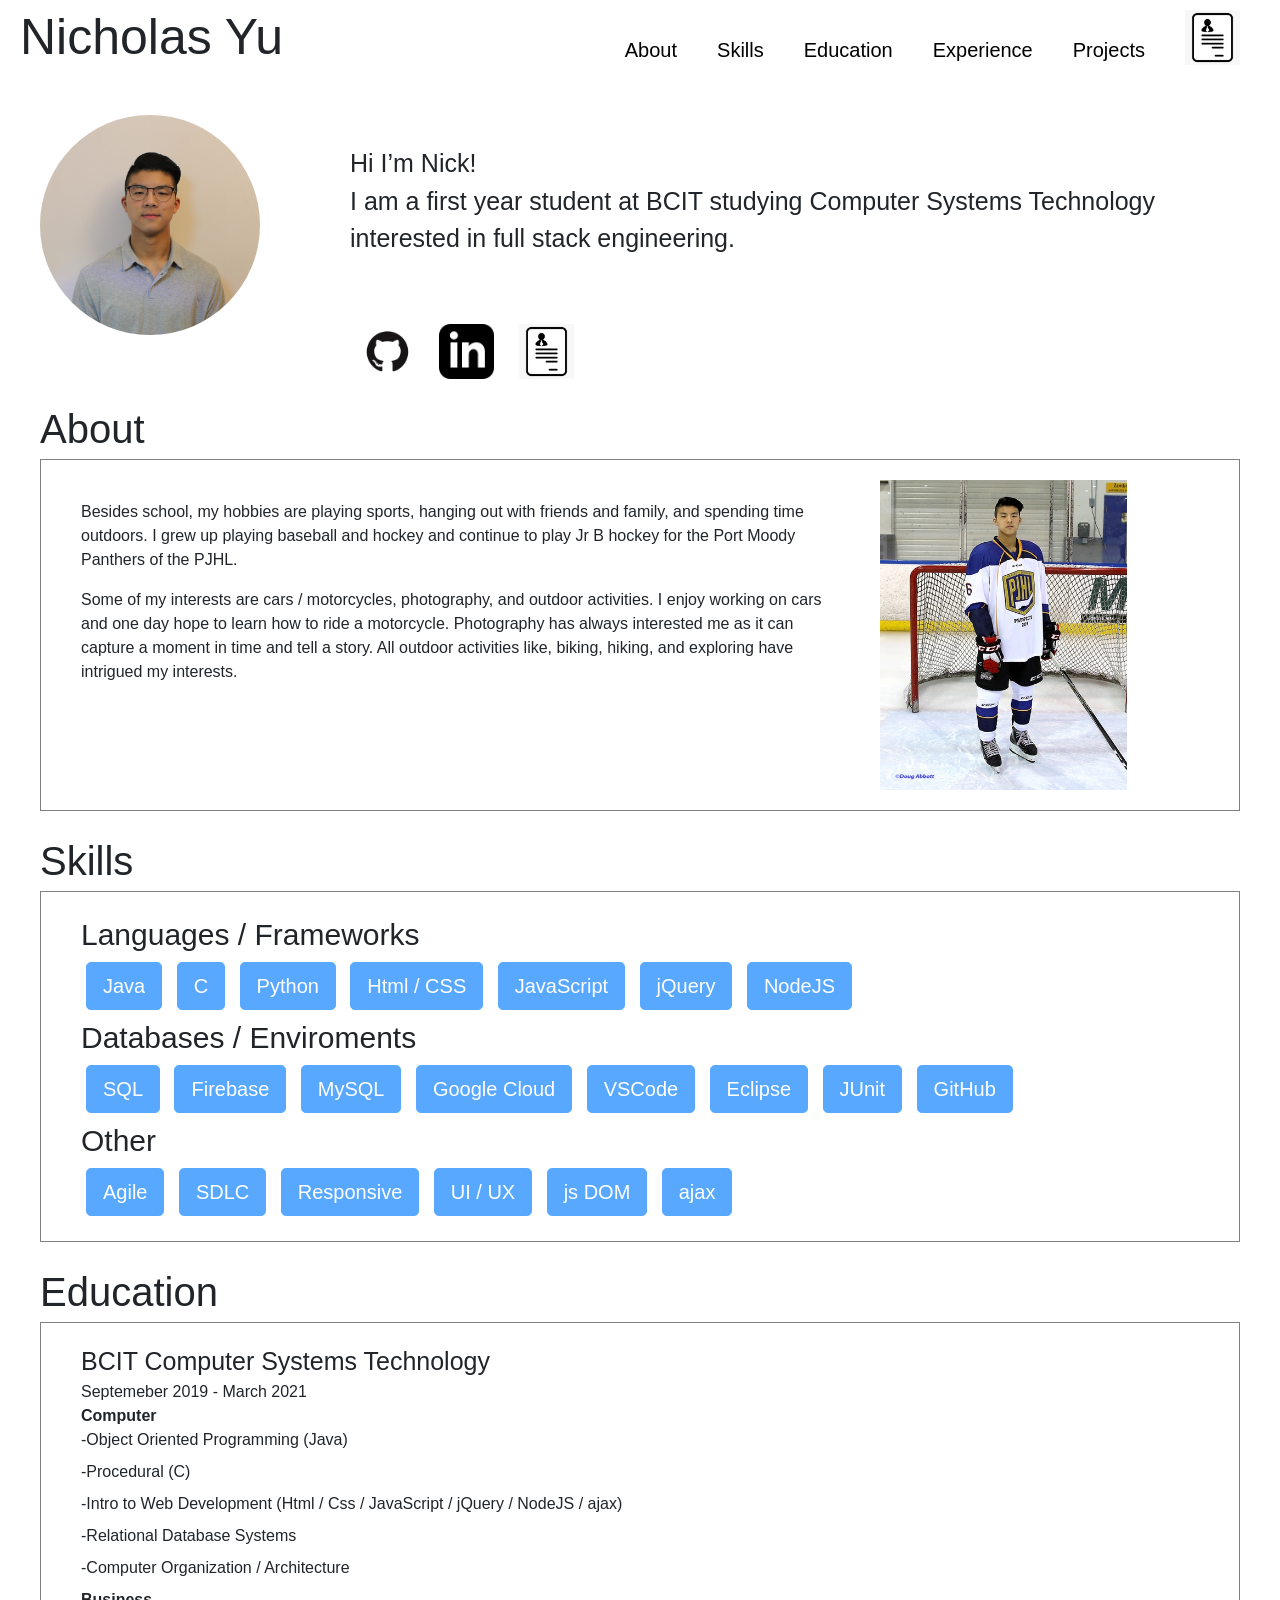
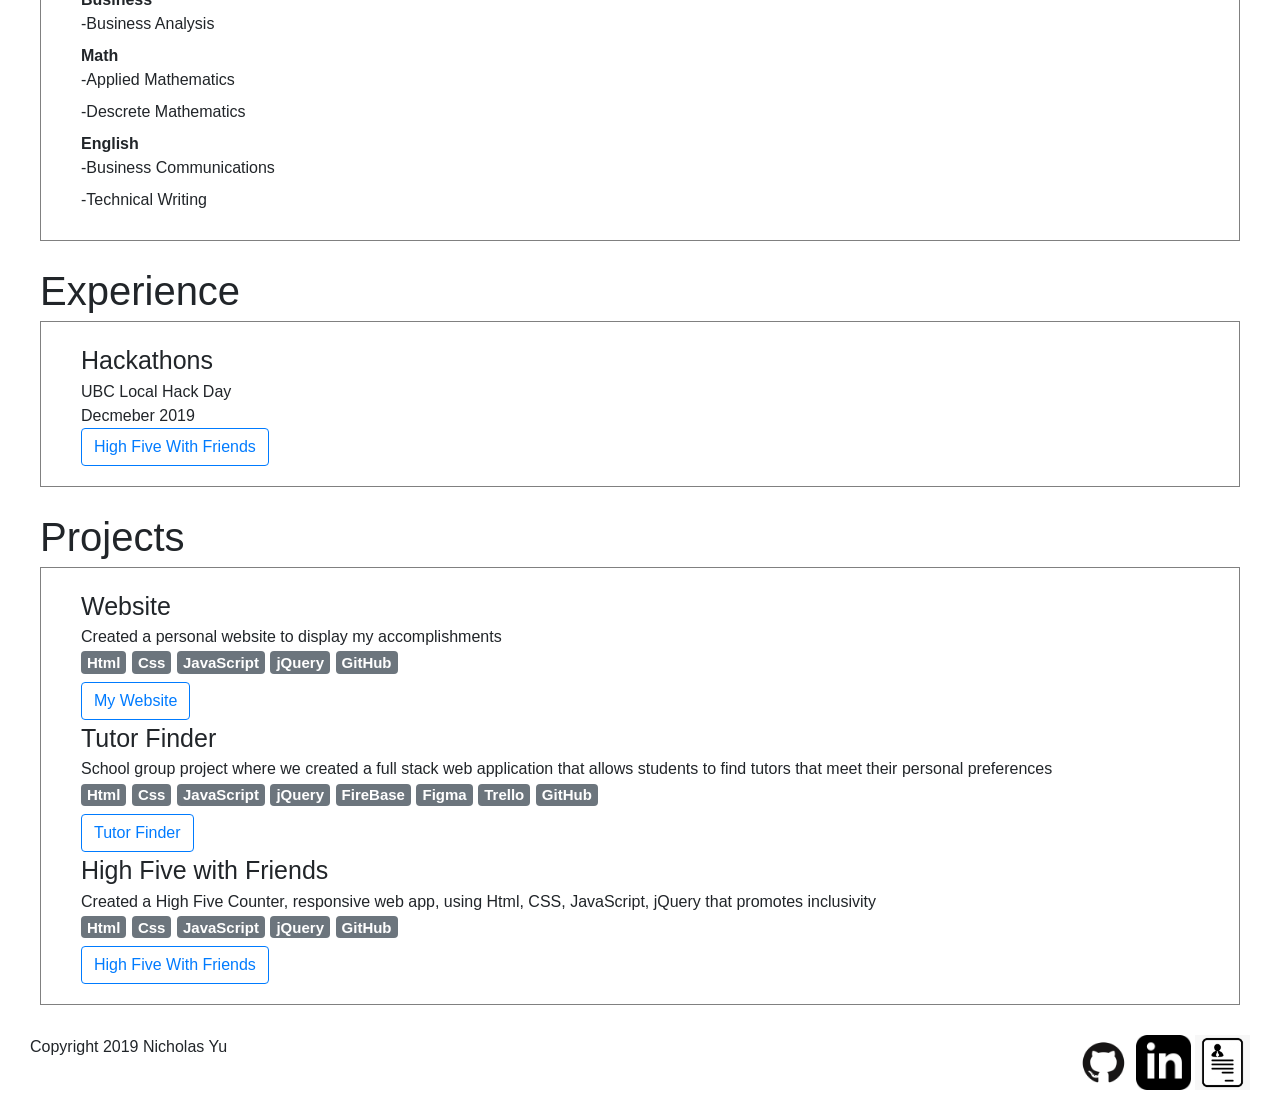
==== index.html @ 8466b232 "add browser icon" ====
<!DOCTYPE html>
<html lang="en">
<head>
    <title>Nicholas Yu | Software Engineer</title>
    <meta charset="utf-8" />
    <script src="https://ajax.googleapis.com/ajax/libs/jquery/3.4.1/jquery.min.js"></script>
    <link rel="stylesheet" type="text/css" href="./css/css_portfolio2.css" />
    <script src="./js/js_portfolio2.js"></script>
    <link rel="stylesheet" href="https://maxcdn.bootstrapcdn.com/bootstrap/4.3.1/css/bootstrap.min.css" />
    <meta name="viewport" content="width=device-width, initial-scale=1.0">
    <link rel="icon" href="./images/nic_headshot_edit.jpg">

</head>
<body>
    <div id="nav">
        <div id="name">Nicholas Yu</div>
        <div id="nav_items_container">
            <a class="nav-items" href="#about">About</a>
            <a class="nav-items" href="#skills">Skills</a>
            <a class="nav-items" href="#education">Education</a>
            <a class="nav-items" href="#experience">Experience</a>
            <a class="nav-items" href="#projects">Projects</a>
            <a class="nav-items" id="resume" href="https://drive.google.com/file/d/1Wf89_HSyP-_wGnAZj0bGabwF2Ldv7Jjt/view?usp=sharing"><img src="./images/resume.png" alt="resume"></a>
        </div>
    </div>

    <div id="landing">
        <div id="headshot_container">
            <img src="./images/nic_headshot_edit.jpg" alt="nick_headshot">
        </div>
        <div id="landing-rightside">
            <div id="landing-bio">Hi I’m Nick!
                <p>I am a first year student at BCIT studying Computer Systems Technology interested in full stack engineering.
                </p></div>
            <div id="landing-btns-container">
                <a href="https://github.com/nicholasyu01"><img src="./images/git_icon.png" alt="git_icon"></a>
                <a href="https://www.linkedin.com/in/nicholas-y/"><img src="./images/in_icon.png" alt="in_icon"></a>
                <a href="https://drive.google.com/file/d/1Wf89_HSyP-_wGnAZj0bGabwF2Ldv7Jjt/view?usp=sharing"><img src="./images/resume.png" alt="resume"></a>
            </div>

        </div>
    </div>

    <div id="about">
        <div class="title">About</div>
        <div id="about-container">
            <div id="about-bio">
                <p>
                    Besides school, my hobbies are playing sports, hanging out with friends and family, and spending time outdoors. 
                    I grew up playing baseball and hockey and continue to play Jr B hockey for the Port Moody Panthers of the PJHL.

                </p>
                <p>
                    Some of my interests are cars / motorcycles, photography, and outdoor activities. 
                    I enjoy working on cars and one day hope to learn how to ride a motorcycle.
                    Photography has always interested me as it can capture a moment in time and tell a story.
                    All outdoor activities like, biking, hiking, and exploring have intrigued my interests.  
                </p>
                <!-- <button type="button" class="btn btn-outline-primary" href="goals.html">Goals</button> -->
            </div>
            <div id="hockey_img">
                <img src="./images/nic_hockey.JPG" alt="nic_hockey">
            </div>
        </div>
    </div>

    <div id="skills">
        <div class="title">Skills</div>
        <div id="skills-container">
            <div class="skills-title">Languages / Frameworks</div>
            <button type="button" class="btn btn-lg btn-primary" disabled>Java</button>
            <button type="button" class="btn btn-lg btn-primary" disabled>C</button>
            <button type="button" class="btn btn-lg btn-primary" disabled>Python</button>
            <button type="button" class="btn btn-lg btn-primary" disabled>Html / CSS</button>
            <button type="button" class="btn btn-lg btn-primary" disabled>JavaScript</button>
            <button type="button" class="btn btn-lg btn-primary" disabled>jQuery</button>
            <button type="button" class="btn btn-lg btn-primary" disabled>NodeJS</button>

            <div class="skills-title">Databases / Enviroments</div>
            <button type="button" class="btn btn-lg btn-primary" disabled>SQL</button>
            <button type="button" class="btn btn-lg btn-primary" disabled>Firebase</button>
            <button type="button" class="btn btn-lg btn-primary" disabled>MySQL</button>
            <button type="button" class="btn btn-lg btn-primary" disabled>Google Cloud</button>
            <button type="button" class="btn btn-lg btn-primary" disabled>VSCode</button>
            <button type="button" class="btn btn-lg btn-primary" disabled>Eclipse</button>
            <button type="button" class="btn btn-lg btn-primary" disabled>JUnit</button>
            <button type="button" class="btn btn-lg btn-primary" disabled>GitHub</button>

            <div class="skills-title">Other</div>
            <button type="button" class="btn btn-lg btn-primary" disabled>Agile</button>
            <button type="button" class="btn btn-lg btn-primary" disabled>SDLC</button>
            <button type="button" class="btn btn-lg btn-primary" disabled>Responsive</button>
            <button type="button" class="btn btn-lg btn-primary" disabled>UI / UX</button>
            <button type="button" class="btn btn-lg btn-primary" disabled>js DOM</button>
            <button type="button" class="btn btn-lg btn-primary" disabled>ajax</button>
        </div>
    </div>

    <div id="education">
        <div class="title">Education</div>
        <div id="education-container">
            <div class="education-name">BCIT Computer Systems Technology </div>
            <div class="education-date">Septemeber 2019 - March 2021</div>
            <div class="education-classes">
                <dt>Computer</dt>
                <dd>-Object Oriented Programming (Java)</dd>
                <dd>-Procedural (C)</dd>
                <dd>-Intro to Web Development (Html / Css / JavaScript / jQuery / NodeJS / ajax)</dd>
                <dd>-Relational Database Systems</dd>
                <dd>-Computer Organization / Architecture</dd>
                <dt>Business</dt>
                <dd>-Business Analysis</dd>
                <dt>Math</dt>
                <dd>-Applied Mathematics</dd>
                <dd>-Descrete Mathematics</dd>
                <dt>English</dt>
                <dd>-Business Communications</dd>
                <dd>-Technical Writing</dd>
            </div>
        </div>
    </div>

    <div id="experience">
        <div class="title">Experience</div>
        <div id="experience-container">
            <!-- <div class="experience-title">Internships</div> -->
            <!-- <div class="experience-name">TBD</div> -->
            <div class="experience-date"></div>
            <div class="experience-bio"></div>
            <div class="experience-title">Hackathons</div>
            <div class="experience-name">UBC Local Hack Day</div>
            <div class="experience-date">Decmeber 2019</div>
            <button type="button" class="btn btn-outline-primary" href="https://nicholasyu01.github.io/HighFIveCounter/">High Five With Friends</button>
        </div>
    </div>

    <div id="projects">
        <div class="title">Projects</div>
        <div id="projects-container">
            <div class="projects-name">Website</div>
            <div class="projects-bio">Created a personal website to display my accomplishments</div>
            <div class="projects-tools">
            <h5>  
                <span class="badge badge-secondary">Html</span>
                <span class="badge badge-secondary">Css</span>
                <span class="badge badge-secondary">JavaScript</span>
                <span class="badge badge-secondary">jQuery</span>
                <span class="badge badge-secondary">GitHub</span>
            </h5>
            </div>
            <button type="button" class="btn btn-outline-primary" href="https://nicholasyu01.github.io/portfolio2/">My Website</button>

            <div class="projects-name">Tutor Finder</div>
            <div class="projects-bio">School group project where we created a full stack web application that allows students to find tutors that meet their personal preferences</div>
            <div class="projects-tools">
                <h5>  
                    <span class="badge badge-secondary">Html</span>
                    <span class="badge badge-secondary">Css</span>
                    <span class="badge badge-secondary">JavaScript</span>
                    <span class="badge badge-secondary">jQuery</span>
                    <span class="badge badge-secondary">FireBase</span>
                    <span class="badge badge-secondary">Figma</span>
                    <span class="badge badge-secondary">Trello</span>
                    <span class="badge badge-secondary">GitHub</span>

                </h5>
            </div>
            <button type="button" class="btn btn-outline-primary" href="https://project-8839510588664178667.firebaseapp.com/">Tutor Finder</button>

            <div class="projects-name">High Five with Friends</div>
            <div class="projects-bio">Created a High Five Counter, responsive web app, using Html, CSS, JavaScript, jQuery that promotes inclusivity</div>
            <div class="projects-tools">
                <h5>  
                    <span class="badge badge-secondary">Html</span>
                    <span class="badge badge-secondary">Css</span>
                    <span class="badge badge-secondary">JavaScript</span>
                    <span class="badge badge-secondary">jQuery</span>
                    <span class="badge badge-secondary">GitHub</span>

                </h5>
            </div>
            <button type="button" class="btn btn-outline-primary" href="https://nicholasyu01.github.io/HighFIveCounter/">High Five With Friends</button>

        </div>
    </div>

    <div id="footer-container">
        <div id="copyright-container">Copyright 2019 Nicholas Yu</div>
        <div id="footer-btns-container">
            <a href="https://github.com/nicholasyu01"><img src="./images/git_icon.png" alt="git_icon"></a>
            <a href="https://www.linkedin.com/in/nicholas-y/"><img src="./images/in_icon.png" alt="in_icon"></a>
            <a href="https://drive.google.com/file/d/1Wf89_HSyP-_wGnAZj0bGabwF2Ldv7Jjt/view?usp=sharing"><img src="./images/resume.png" alt="resume"></a>
        </div>
    </div>
</body>
</html>
---- css/css_portfolio2.css ----
.title{
    /* background-color: lawngreen; */
    padding-left: 40px;
    padding-top: 20px;
    font-size: 40px;

}


/**************************************/
#nav{
    /* background-color: red; */
    width: 100%;
    display: flex;
    align-items: flex-end;

}
#name{
    /* background-color: rosybrown; */
    width:100%;
    font-size: 50px;
    padding-left: 20px;
    
}
#nav_items_container{
    width: 50%;
    display: flex;
    justify-content: flex-end;
    font-size: 20px;
    align-items: flex-end;
    
    
}
.nav-items{
    /* background-color: purple; */
    padding-right: 40px;
    padding-bottom:10px;
    text-decoration: none;
    color: black;

}
.nav-items img{
    height: 55px;
    width: 55px;
    object-fit: cover;
}

/********************************************/
#landing{
    /* background-color: yellow; */
    width: 100%;
    height: 10%;
    display:flex;
    
}

#headshot_container img{
    border-radius: 50%;
    object-fit: cover;
    height: 300px;
    width: 300px;
    padding: 40px;
    
}

#landing-rightside{
    margin-top: 20px;
}
#landing-bio{
    /* background-color: rosybrown; */
    font-size: 25px;
    padding: 50px;
    
}
#landing-btns-container{
    /* background-color: skyblue; */
    padding-left: 20px;
    margin-left: 20px;
}
#landing-btns-container a img{
    height: 55px;
    width: 55px;
    object-fit: cover;
    margin-left: 20px;
}


/********************************************/
#about{
    /* background-color: orange; */
    width: 100%;
}
#about-container{
    /* background-color: lightgrey; */
    border:1px solid grey;
    display: flex;
    margin-left: 40px;
    margin-right: 40px;
    height: fit-content;
    
}
#about-bio{
    /* background-color: lightpink; */
    width: 70%;
    padding: 40px;
    height: 100%;
}

#hockey_img img{
    height: 350px;
    padding-top:20px;
    padding-bottom:20px;
    padding-right: 20px;
    /* padding-right:20px; */
}

/********************************************/
#skills{
    /* background-color: green; */
    width: 100%;
    height: 10%;
    
}

#skills-container{
    /* background-color: lightgray; */
    border:1px solid grey;
    margin-left:40px;
    margin-right: 40px;
    padding-left:40px;
    padding-right:40px;
    padding-top:20px;
    padding-bottom:20px;
    
    
}

.skills-title{
    /* background-color: red; */
    /* padding:20px; */
    font-size: 30px;
}

.skills-title ~ button{
    margin:5px;
}


/********************************************/
#education{
    /* background-color: lightblue; */
    width: 100%;
    height: 10%;
    
}
#education-container{
    /* background-color: lightgray; */
    border:1px solid grey;
    margin-left: 40px;
    margin-right: 40px;
    padding-left: 40px;
    padding-right:40px;
    padding-top:20px;
    padding-bottom:20px;
}
.education-name{
    font-size:25px;

}

/********************************************/
#experience{
    /* background-color: blue; */
    width: 100%;
    height: 10%;
    
}
#experience-container{
    /* background-color: lightgray; */
    border:1px solid grey;
    margin-left: 40px;
    margin-right: 40px;
    padding-left: 40px;
    padding-right:40px;
    padding-top:20px;
    padding-bottom:20px;
}
.experience-title{
    font-size:25px;
    
}

/********************************************/
#projects{
    /* background-color: pink; */
    width: 100%;
    height: 10%;
    
}
#projects-container{
    /* background-color: lightgray; */
    border:1px solid grey;
    margin-left: 40px;
    margin-right: 40px;
    padding-left: 40px;
    padding-right:40px;
    padding-top:20px;
    padding-bottom:20px;
}
.projects-name{
    font-size:25px;
}

/*****************************/

#footer-container{
    display:flex;
    justify-content: space-between;
}
#copyright-container{
    padding: 30px;
}
#footer-btns-container{
    padding:30px;
}
#footer-btns-container img{
    height: 55px;
    width: 55px;
    object-fit: cover;
}
/****************************************/
/****************************************/
/****************************************/
/****************************************/
/****************************************/
/****************************************/
/****************************************/
/****************************************/
/****************************************/
/****************************************/
/****************************************/
/****************************************/
/****************************************/
/****************************************/


@media screen and (max-width: 1000px) {
#nav{
    /* background-color: red; */
    display: flex;
    flex-direction: column;

}
#name{
    /* background-color: rosybrown; */
    width:100%;
    font-size: 50px;
    padding-left: 0px;
    text-align: center;
    
}
#nav_items_container{
    /* background-color: coral; */
    text-align: center; 
    font-size: 100%;
    align-items: flex-end;
    width: 100%;
    justify-content: center;
    
}
.nav-items{
    /* background-color: purple; */
    padding-right: 0px;
    padding-bottom:0px;
    
    text-decoration: none;
    color: black;

    margin:10px;

    font-size: 100%;


}
.nav-items img{
    display: none;
}


}


/****************************************/
/****************************************/
/****************************************/
/****************************************/
/****************************************/
/****************************************/
/****************************************/
/****************************************/
/****************************************/
/****************************************/
/****************************************/
/****************************************/
/****************************************/
/****************************************/


@media screen and (max-width: 669px) {
    .title{
        /* background-color: lawngreen; */
        padding-left: 20px;
        padding-top: 20px;
        font-size: 40px;
    
    }
    #nav{
        /* background-color: red; */
        display: flex;
        flex-direction: column;
    
    }
    #name{
        /* background-color: rosybrown; */
        width:100%;
        font-size: 50px;
        padding-left: 0px;
        text-align: center;
        
    }
    #nav_items_container{
        /* background-color: coral; */
        text-align: center; 
        font-size: 100%;
        width: 100%;
        justify-content: space-around;
        
    }
    .nav-items{
        /* background-color: purple; */
        padding-right: 0px;
        padding-bottom: 0px;
        
        text-decoration: none;
        color: black;
    
        margin: 0px;
    
        font-size: 100%;
    
    
    }
    .nav-items img{
        display: none;
    }
    
    /********************************************/
#landing{
    /* background-color: yellow; */
    width: 100%;
    display:flex;
    flex-direction: column;
    text-align: center;    
}

#headshot_container img{
    border-radius: 50%;
    object-fit: cover;
    height: 300px;
    width: 300px;
    padding: 20px;
    
}

#landing-rightside{
    text-align: start;
}
#landing-bio{
    /* background-color: rosybrown; */
    font-size: 25px;
    padding: 30px;
    padding-top: 0px;
    
}
#landing-btns-container{
    text-align: center;
    /* background-color: skyblue; */
    padding-left: 0px;
    margin-left: 0px;
}
#landing-btns-container a img{
    height: 55px;
    width: 55px;
    object-fit: cover;
    margin-left: 20px;
}


/********************************************/
#about{
    /* background-color: orange; */
    width: 100%;
}
#about-container{
    /* background-color: lightgrey; */
    border:1px solid grey;
    display: flex;
    margin-left: 20px;
    margin-right: 20px;
    flex-direction: column-reverse;
    text-align: center;
    
}
#about-bio{
    /* background-color: lightpink; */
    width: 100%;
    padding: 20px;
    height: 100%;
    text-align: start;
}

#hockey_img img{
    height: 350px;
    padding-top:20px;
    padding-bottom:20px;
    padding-right: 20px;
    /* padding-right:20px; */
}

/********************************************/
#skills{
    /* background-color: green; */
    width: 100%;
    height: 10%;
    
}

#skills-container{
    /* background-color: lightgray; */
    border:1px solid grey;
    margin-left:20px;
    margin-right: 20px;
    padding:20px;
    
    
}

.skills-title{
    /* background-color: red; */
    /* padding:20px; */
    font-size: 30px;
}

.skills-title ~ button{
    margin:5px;
}


/********************************************/
#education{
    /* background-color: lightblue; */
    width: 100%;
    height: 10%;
    
}
#education-container{
    /* background-color: lightgray; */
    border:1px solid grey;
    margin-left: 20px;
    margin-right: 20px;
    padding: 20px;
}
.education-name{
    font-size:25px;

}

/********************************************/
#experience{
    /* background-color: blue; */
    width: 100%;
    height: 10%;
    
}
#experience-container{
    /* background-color: lightgray; */
    border:1px solid grey;
    margin-left: 20px;
    margin-right: 20px;
    padding: 20px;
}
.experience-title{
    font-size:25px;
    
}

/********************************************/
#projects{
    /* background-color: pink; */
    width: 100%;
    height: 10%;
    
}
#projects-container{
    /* background-color: lightgray; */
    border:1px solid grey;
    margin-left: 20px;
    margin-right: 20px;
    padding: 20px;
}
.projects-name{
    font-size:25px;
}

/*****************************/

#footer-container{
    display:flex;
    text-align: center;
    flex-direction: column-reverse;

}
#copyright-container{
    padding: 20px;
}
#footer-btns-container{
    padding:20px;
}
#footer-btns-container img{
    height: 40px;
    width: 40px;
    object-fit: cover;
}

}
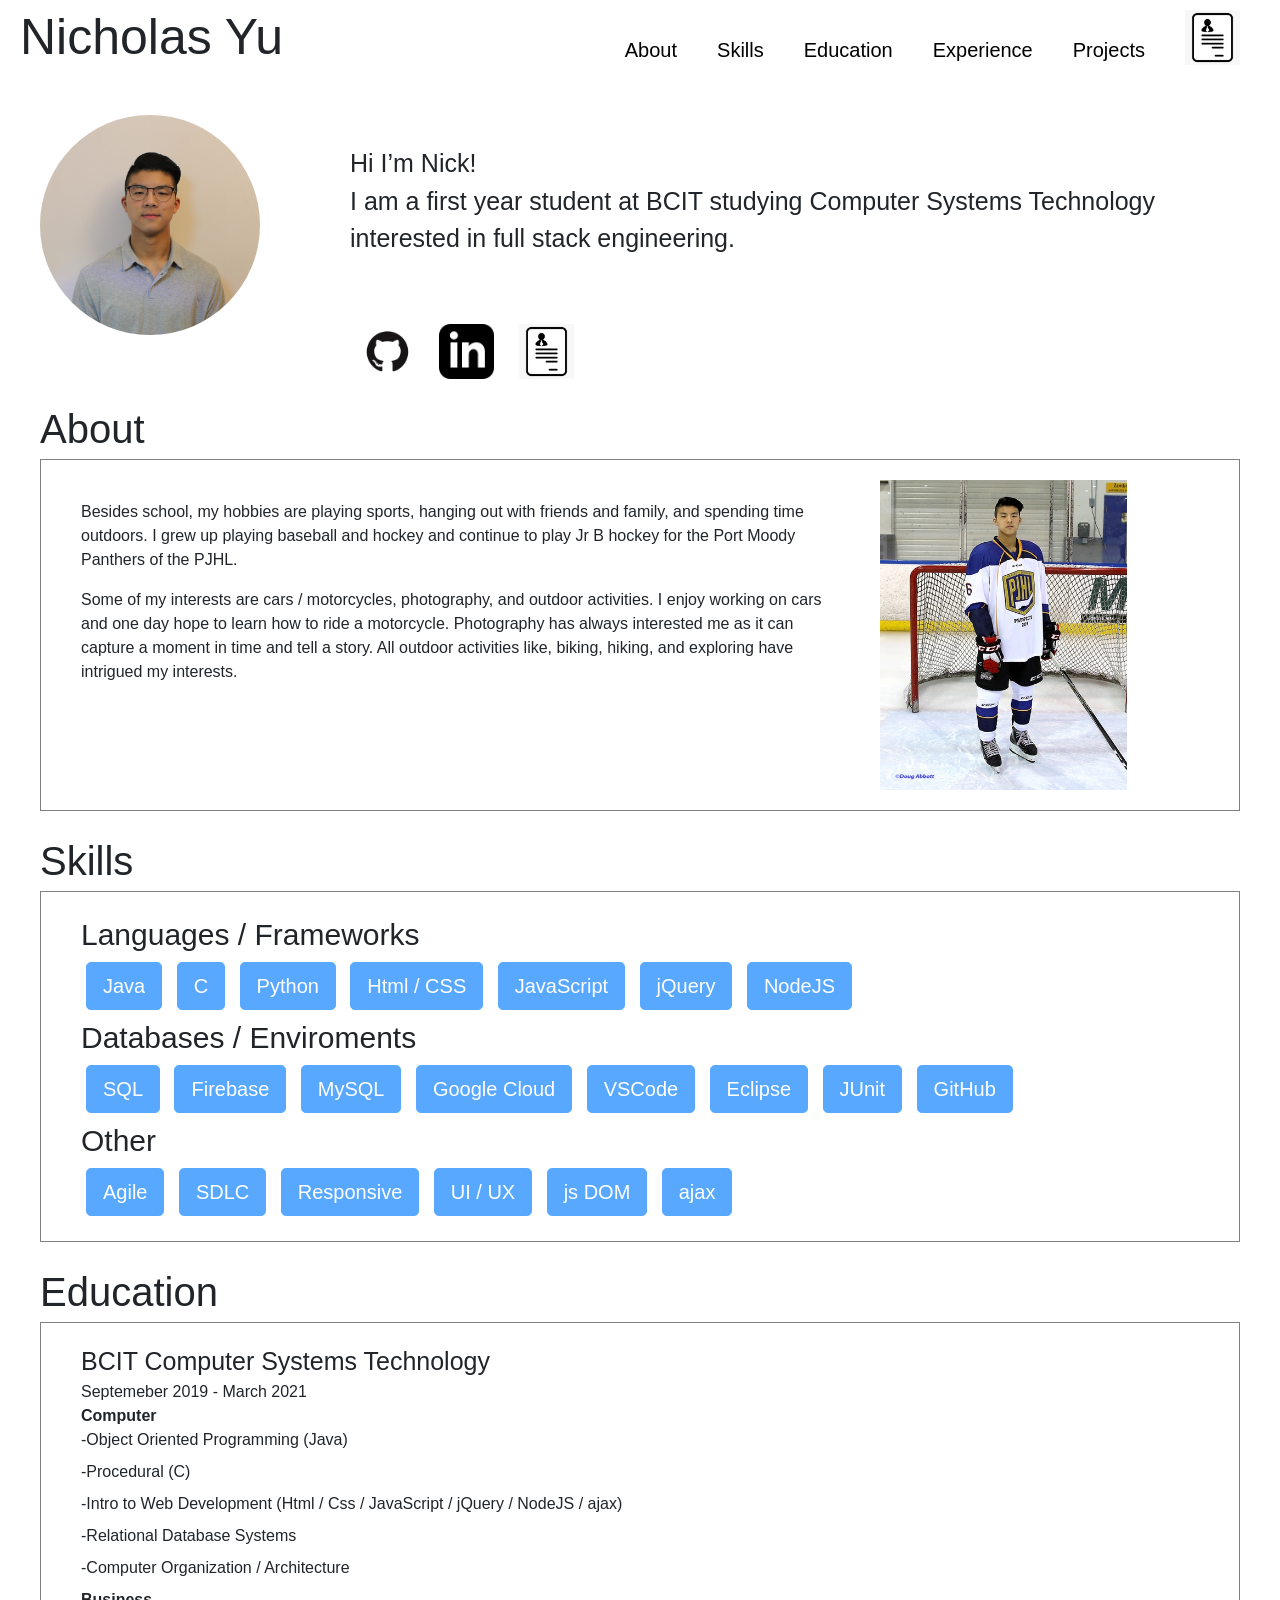
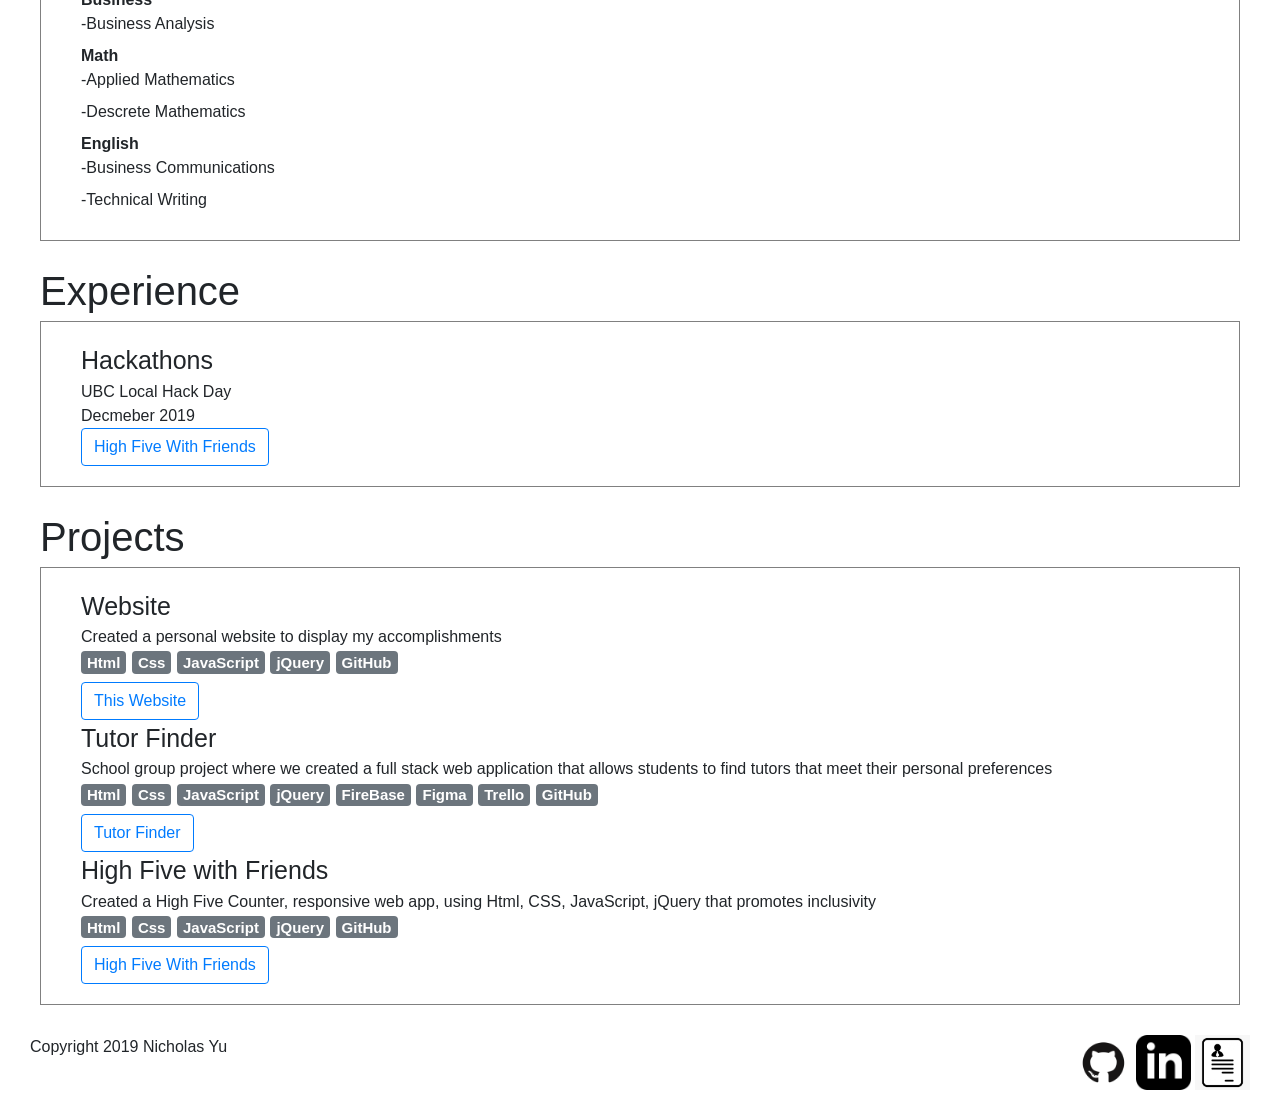
==== commit 47e5a061: "fixed" ====
--- a/index.html
+++ b/index.html
@@ -130,7 +130,7 @@
             <div class="experience-title">Hackathons</div>
             <div class="experience-name">UBC Local Hack Day</div>
             <div class="experience-date">Decmeber 2019</div>
-            <button type="button" class="btn btn-outline-primary" href="https://nicholasyu01.github.io/HighFIveCounter/">High Five With Friends</button>
+            <a href="https://nicholasyu01.github.io/HighFIveCounter/"><button type="button" class="btn btn-outline-primary">High Five With Friends</button></a>
         </div>
     </div>
 
@@ -148,7 +148,7 @@
                 <span class="badge badge-secondary">GitHub</span>
             </h5>
             </div>
-            <button type="button" class="btn btn-outline-primary" href="https://nicholasyu01.github.io/portfolio2/">My Website</button>
+            <a href="https://nicholasyu01.github.io/portfolio2/"><button type="button" class="btn btn-outline-primary">This Website</button></a>
 
             <div class="projects-name">Tutor Finder</div>
             <div class="projects-bio">School group project where we created a full stack web application that allows students to find tutors that meet their personal preferences</div>
@@ -165,7 +165,7 @@
 
                 </h5>
             </div>
-            <button type="button" class="btn btn-outline-primary" href="https://project-8839510588664178667.firebaseapp.com/">Tutor Finder</button>
+            <a href="https://project-8839510588664178667.firebaseapp.com/"><button type="button" class="btn btn-outline-primary">Tutor Finder</button></a>
 
             <div class="projects-name">High Five with Friends</div>
             <div class="projects-bio">Created a High Five Counter, responsive web app, using Html, CSS, JavaScript, jQuery that promotes inclusivity</div>
@@ -179,7 +179,7 @@
 
                 </h5>
             </div>
-            <button type="button" class="btn btn-outline-primary" href="https://nicholasyu01.github.io/HighFIveCounter/">High Five With Friends</button>
+            <a href="https://nicholasyu01.github.io/HighFIveCounter/"><button type="button" class="btn btn-outline-primary">High Five With Friends</button></a>
 
         </div>
     </div>
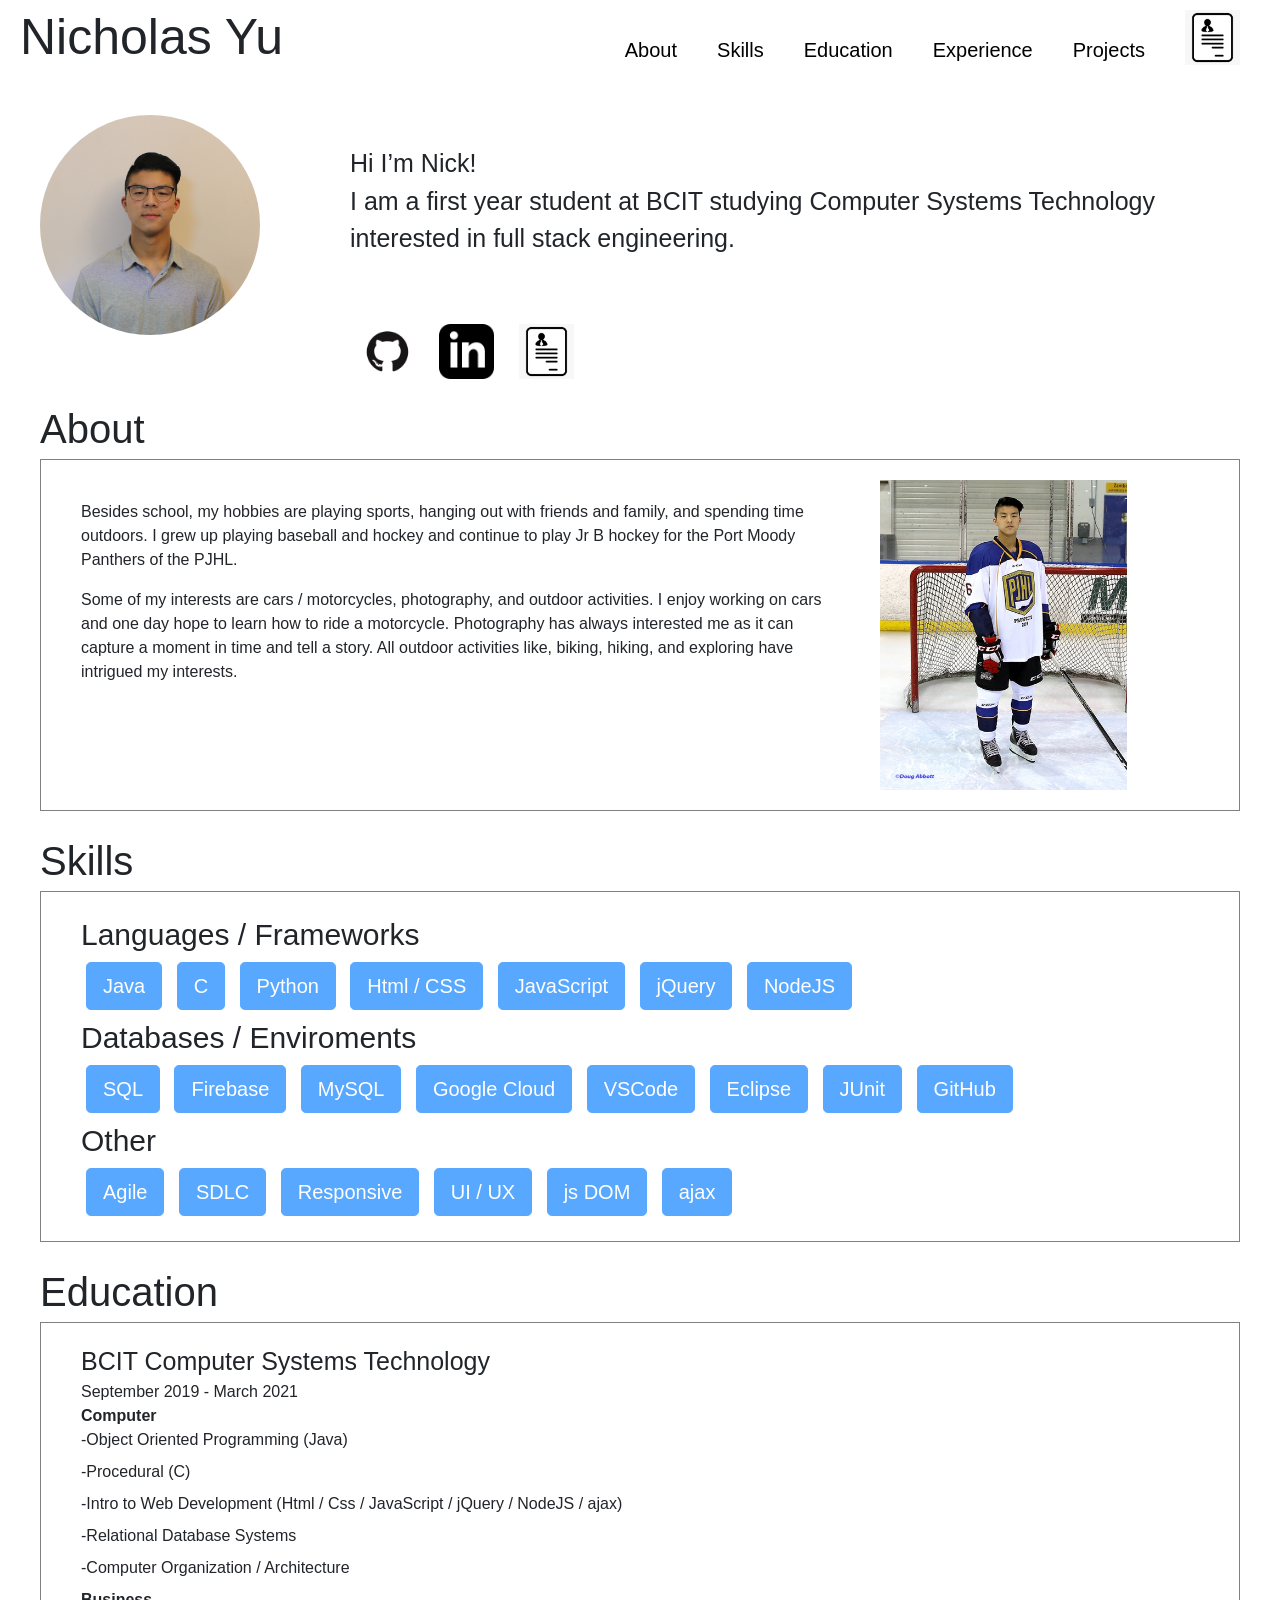
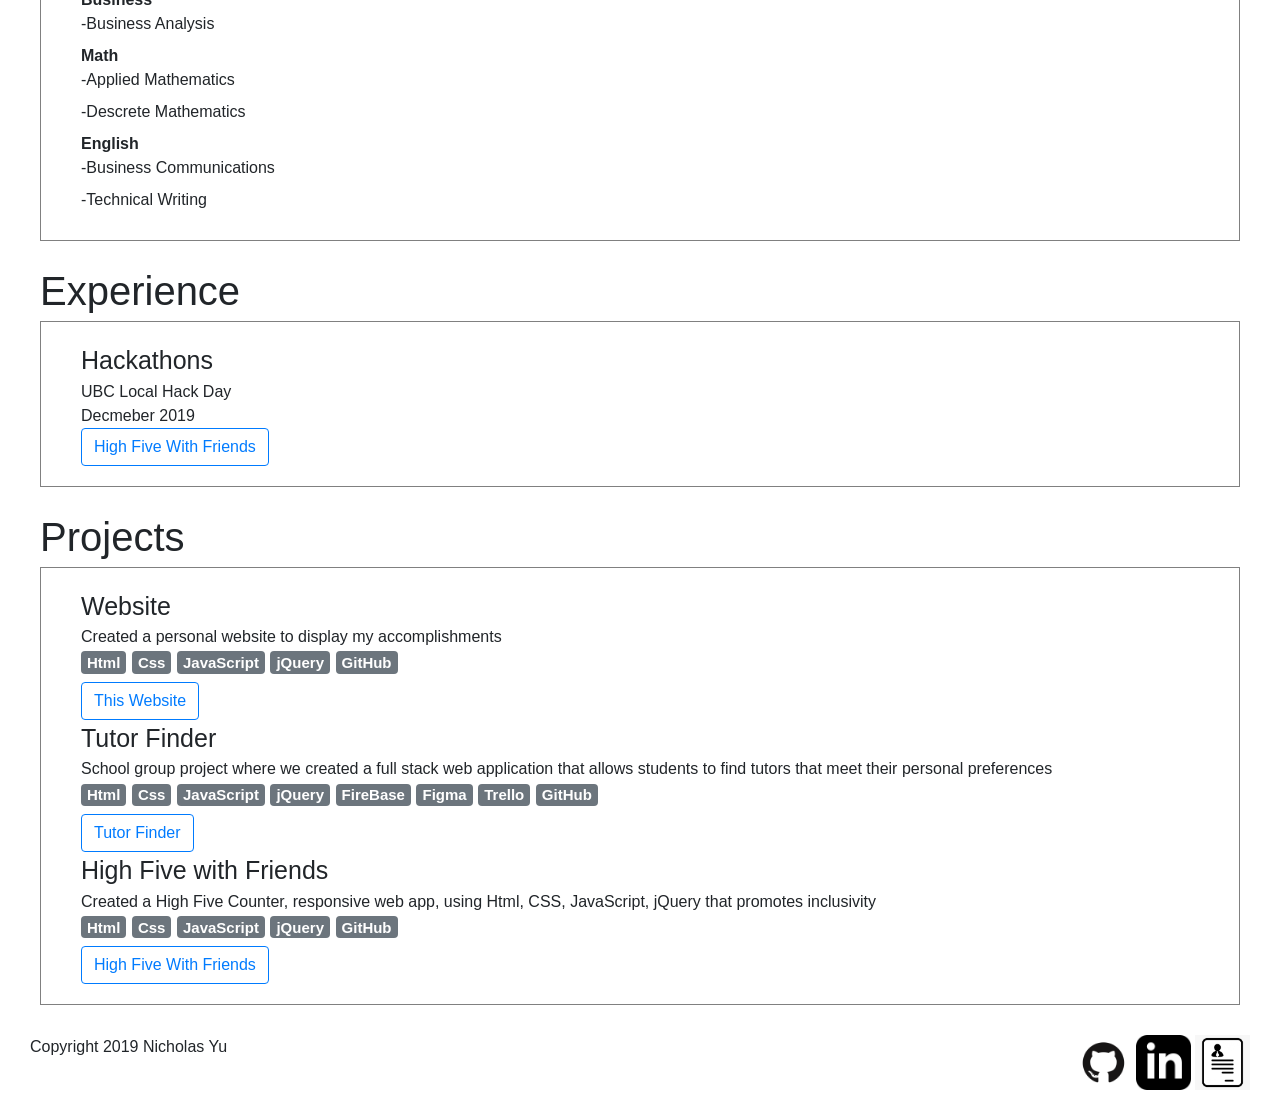
==== commit 7e3c779a: "fixed" ====
--- a/index.html
+++ b/index.html
@@ -100,7 +100,7 @@
         <div class="title">Education</div>
         <div id="education-container">
             <div class="education-name">BCIT Computer Systems Technology </div>
-            <div class="education-date">Septemeber 2019 - March 2021</div>
+            <div class="education-date">September 2019 - March 2021</div>
             <div class="education-classes">
                 <dt>Computer</dt>
                 <dd>-Object Oriented Programming (Java)</dd>
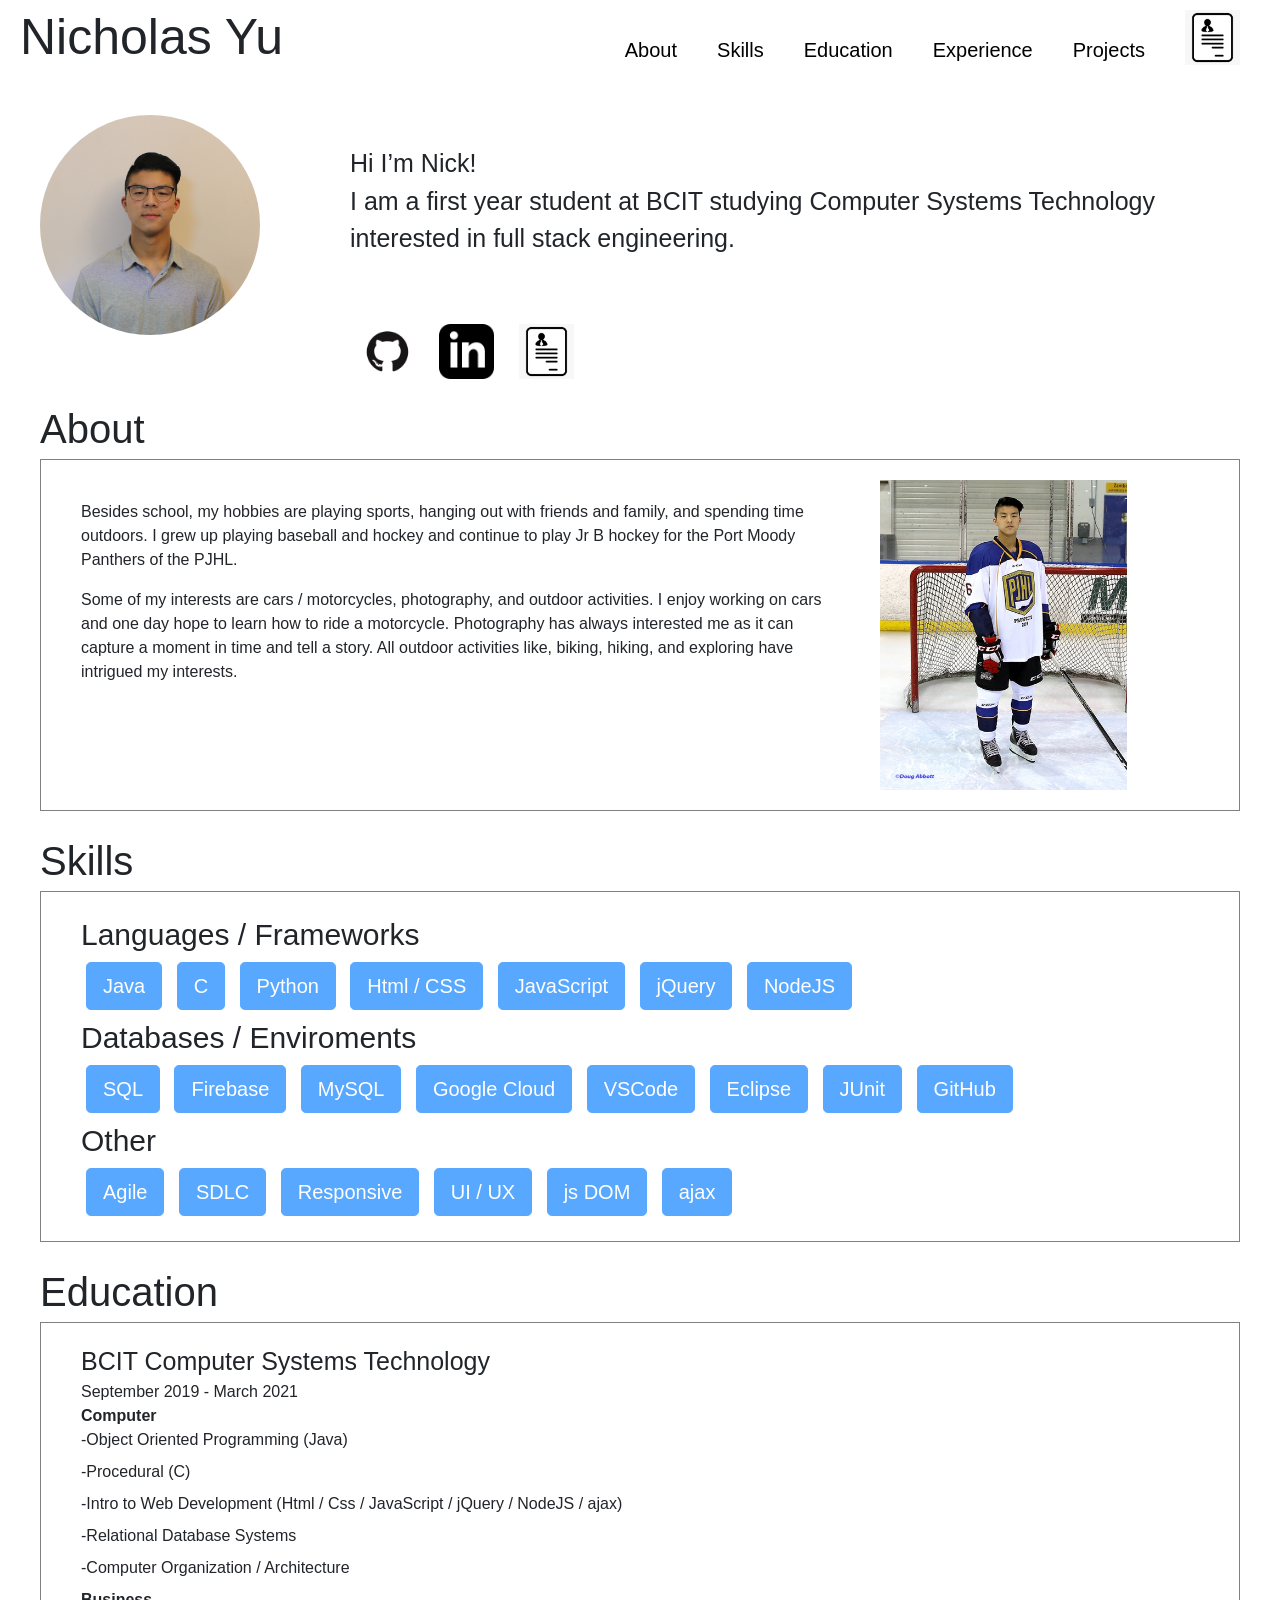
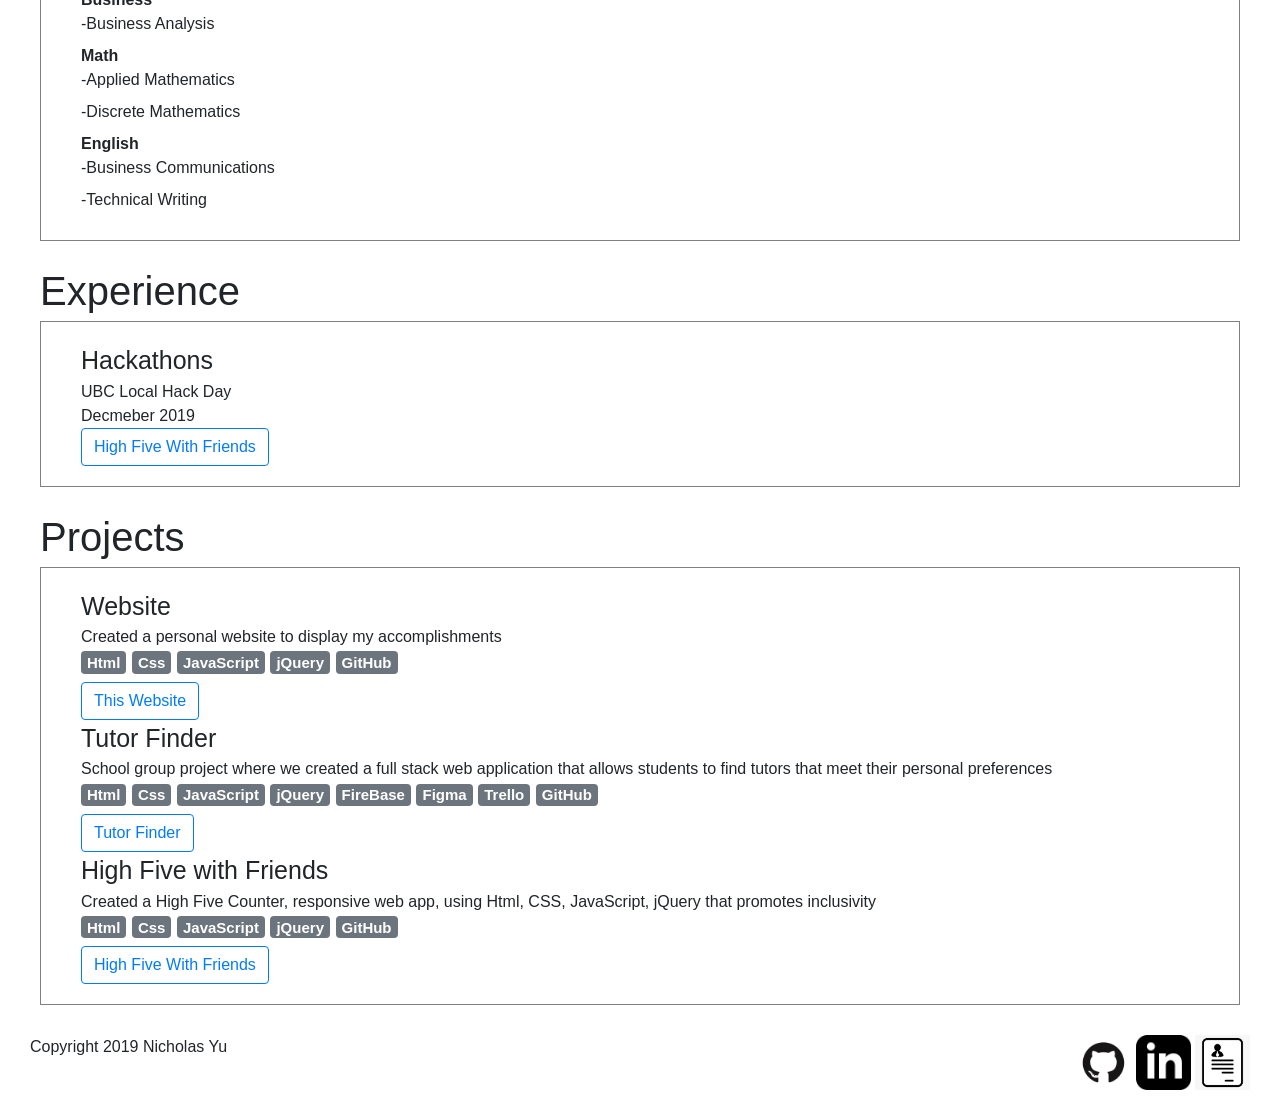
==== commit f7480a83: "fix typo" ====
--- a/index.html
+++ b/index.html
@@ -112,7 +112,7 @@
                 <dd>-Business Analysis</dd>
                 <dt>Math</dt>
                 <dd>-Applied Mathematics</dd>
-                <dd>-Descrete Mathematics</dd>
+                <dd>-Discrete Mathematics</dd>
                 <dt>English</dt>
                 <dd>-Business Communications</dd>
                 <dd>-Technical Writing</dd>
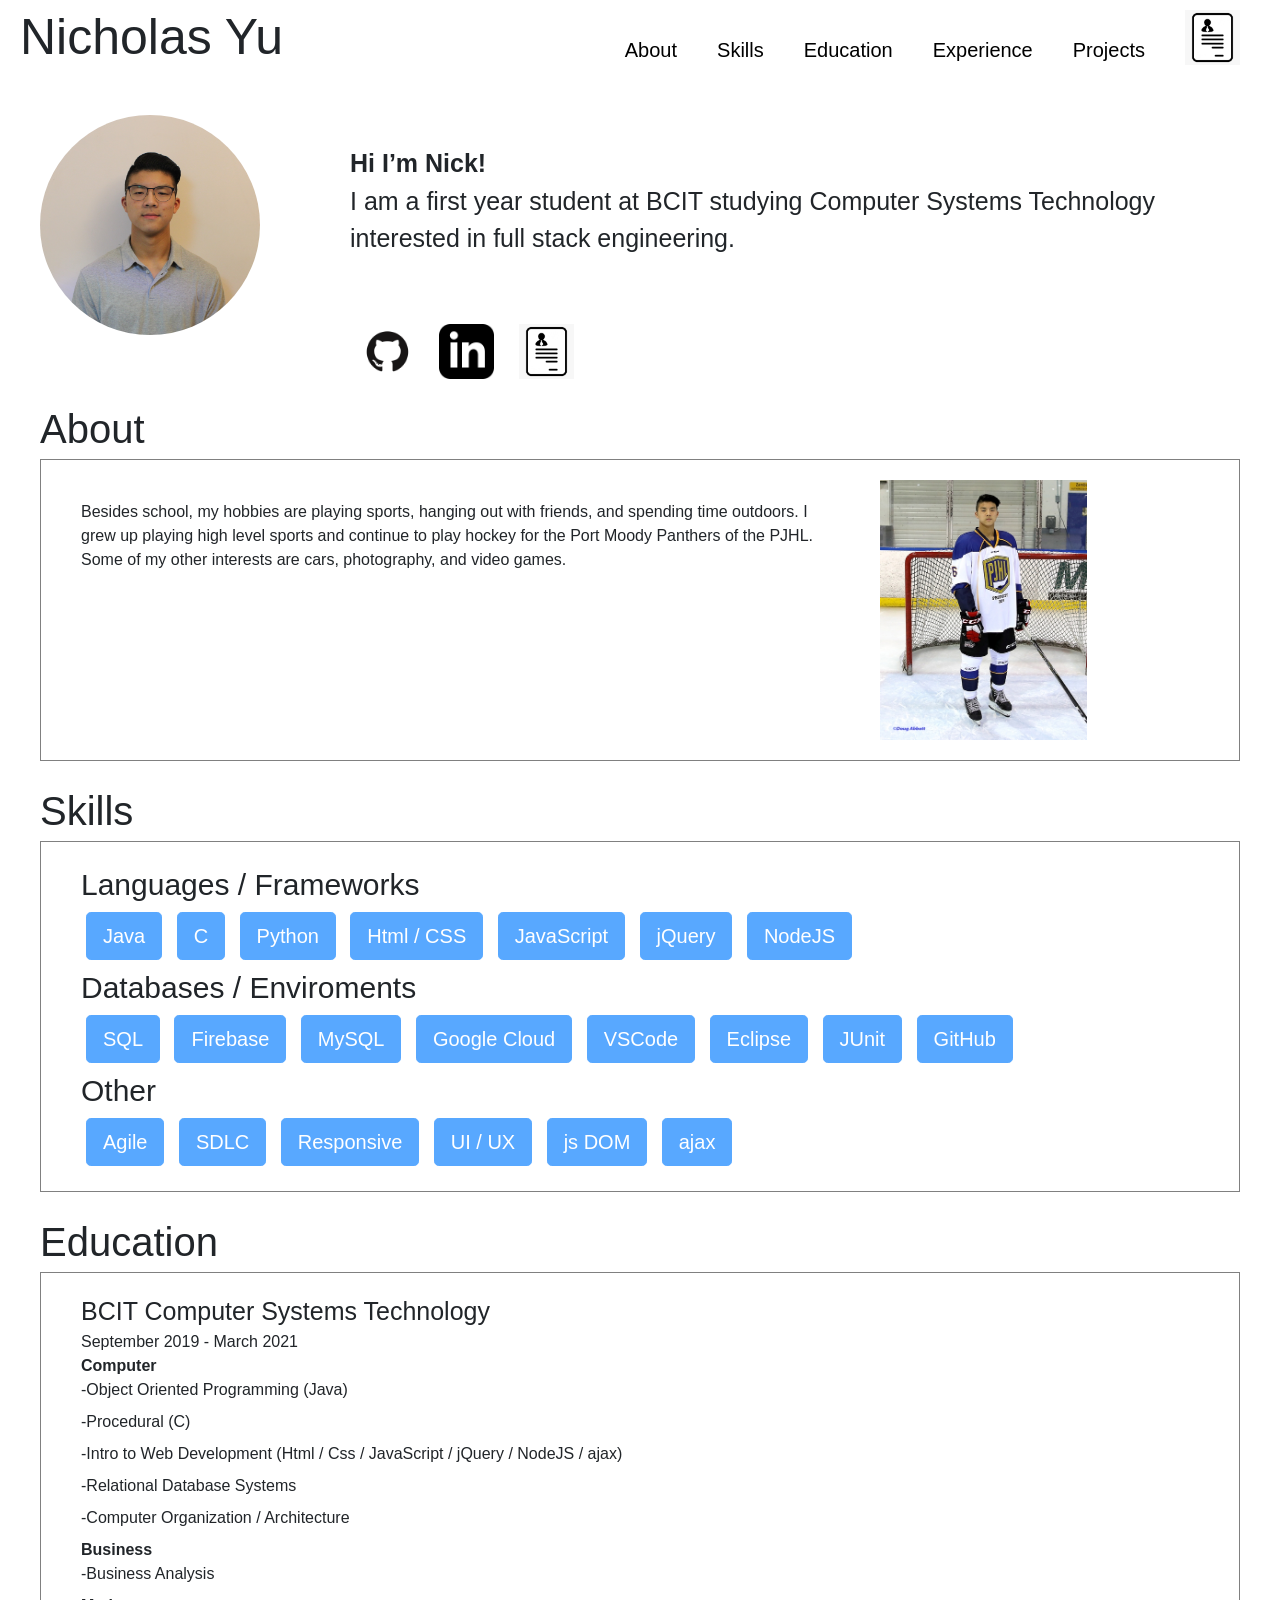
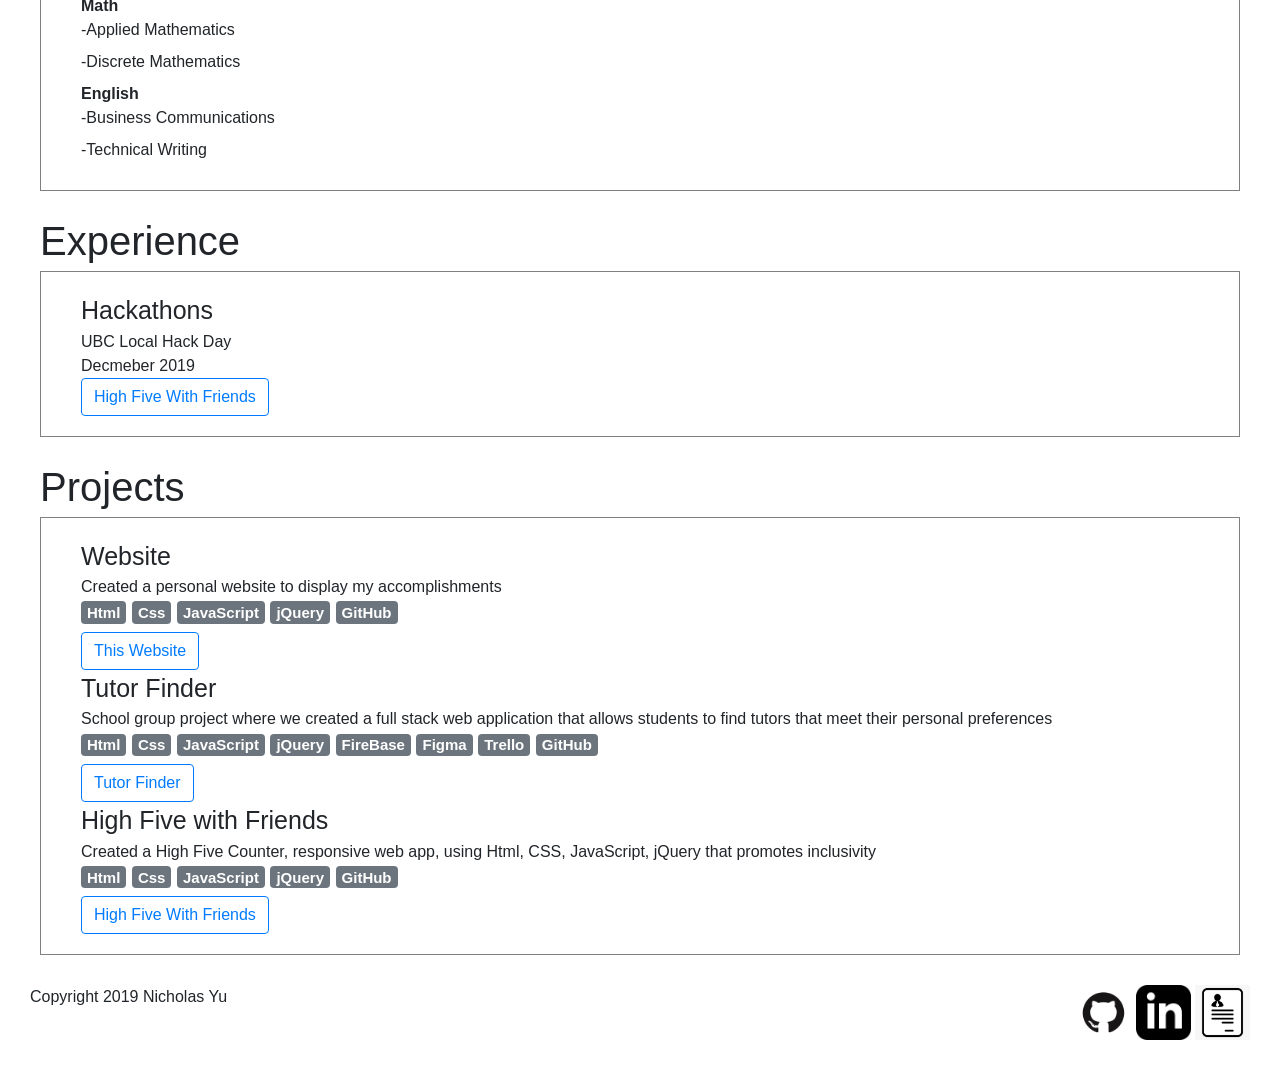
==== commit 09559838: "update" ====
--- a/index.html
+++ b/index.html
@@ -29,7 +29,7 @@
             <img src="./images/nic_headshot_edit.jpg" alt="nick_headshot">
         </div>
         <div id="landing-rightside">
-            <div id="landing-bio">Hi I’m Nick!
+            <div id="landing-bio"><b>Hi I’m Nick!</b>
                 <p>I am a first year student at BCIT studying Computer Systems Technology interested in full stack engineering.
                 </p></div>
             <div id="landing-btns-container">
@@ -46,16 +46,16 @@
         <div id="about-container">
             <div id="about-bio">
                 <p>
-                    Besides school, my hobbies are playing sports, hanging out with friends and family, and spending time outdoors. 
-                    I grew up playing baseball and hockey and continue to play Jr B hockey for the Port Moody Panthers of the PJHL.
-
+                    Besides school, my hobbies are playing sports, hanging out with friends, and spending time outdoors. 
+                    I grew up playing high level sports and continue to play hockey for the Port Moody Panthers of the PJHL.
+                    Some of my other interests are cars, photography, and video games.
                 </p>
-                <p>
+                <!-- <p>
                     Some of my interests are cars / motorcycles, photography, and outdoor activities. 
                     I enjoy working on cars and one day hope to learn how to ride a motorcycle.
                     Photography has always interested me as it can capture a moment in time and tell a story.
                     All outdoor activities like, biking, hiking, and exploring have intrigued my interests.  
-                </p>
+                </p> -->
                 <!-- <button type="button" class="btn btn-outline-primary" href="goals.html">Goals</button> -->
             </div>
             <div id="hockey_img">
--- a/css/css_portfolio2.css
+++ b/css/css_portfolio2.css
@@ -108,7 +108,7 @@
 }
 
 #hockey_img img{
-    height: 350px;
+    height: 300px;
     padding-top:20px;
     padding-bottom:20px;
     padding-right: 20px;
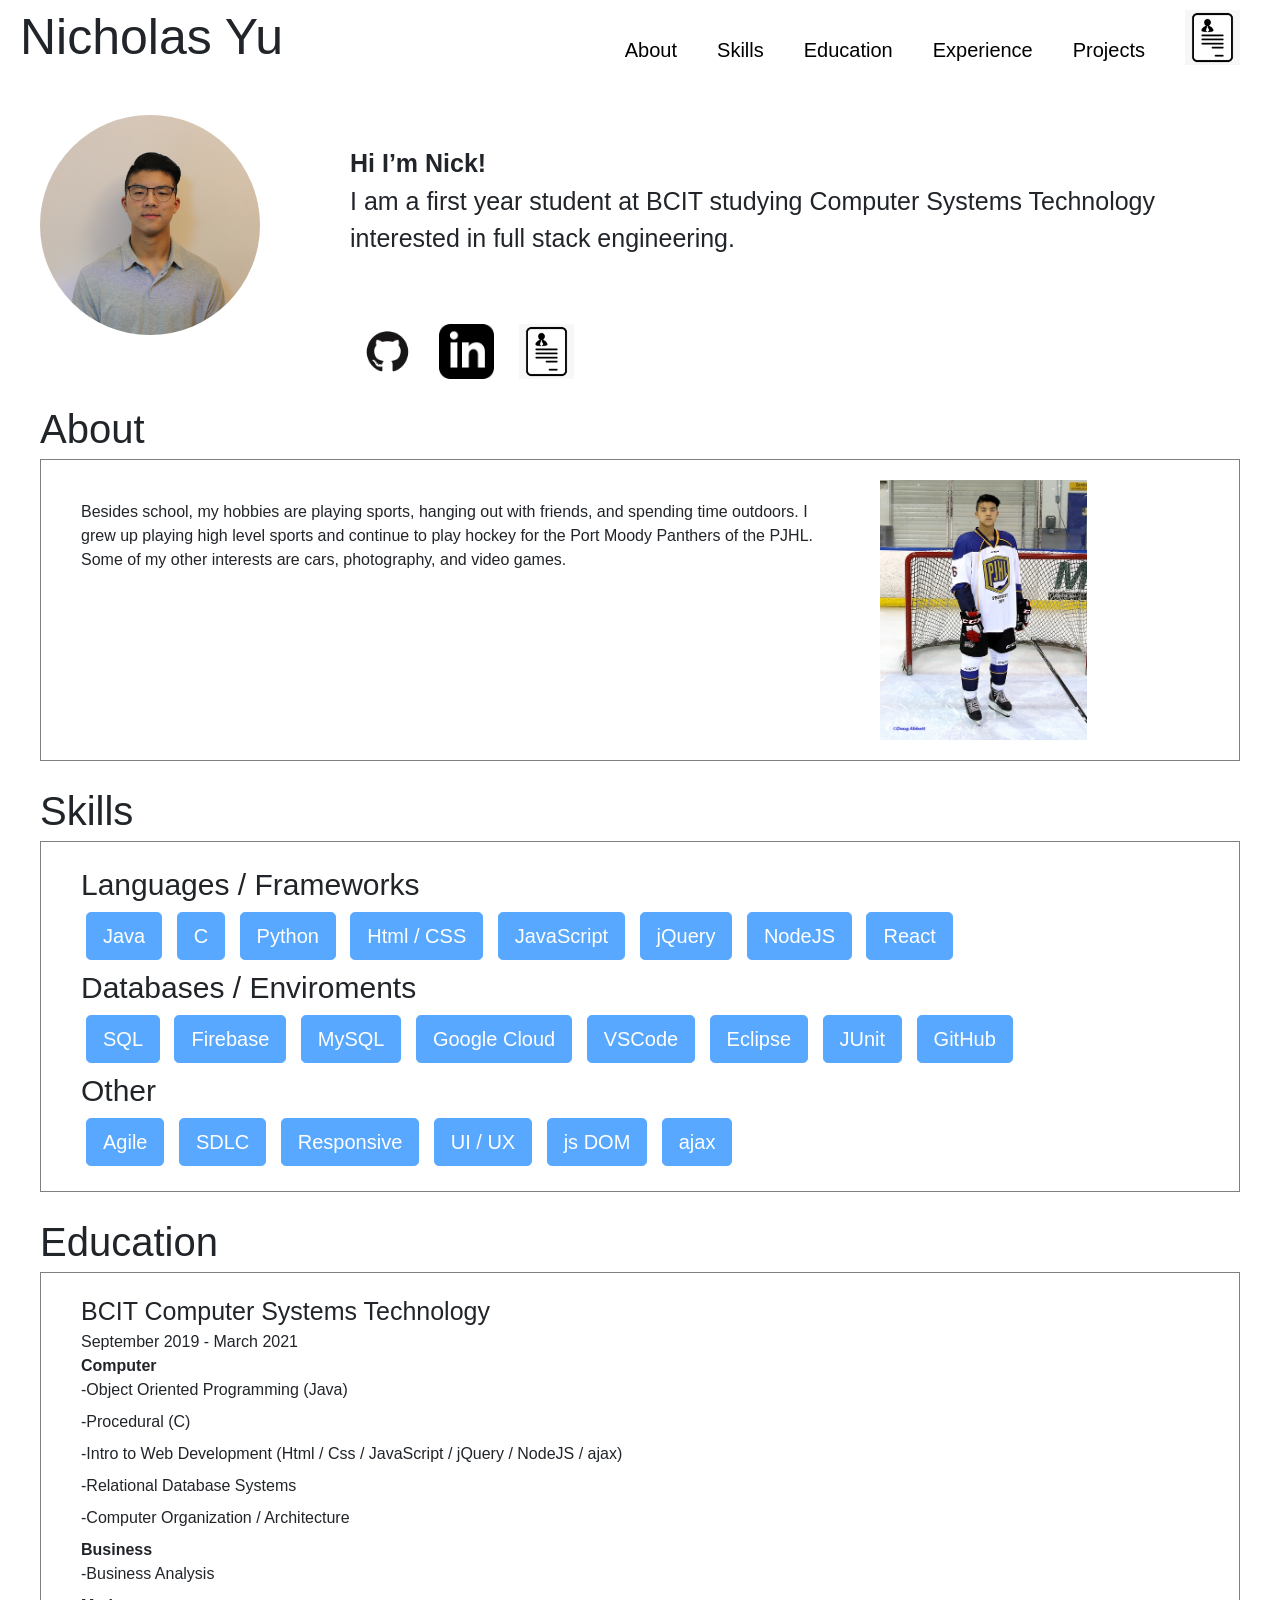
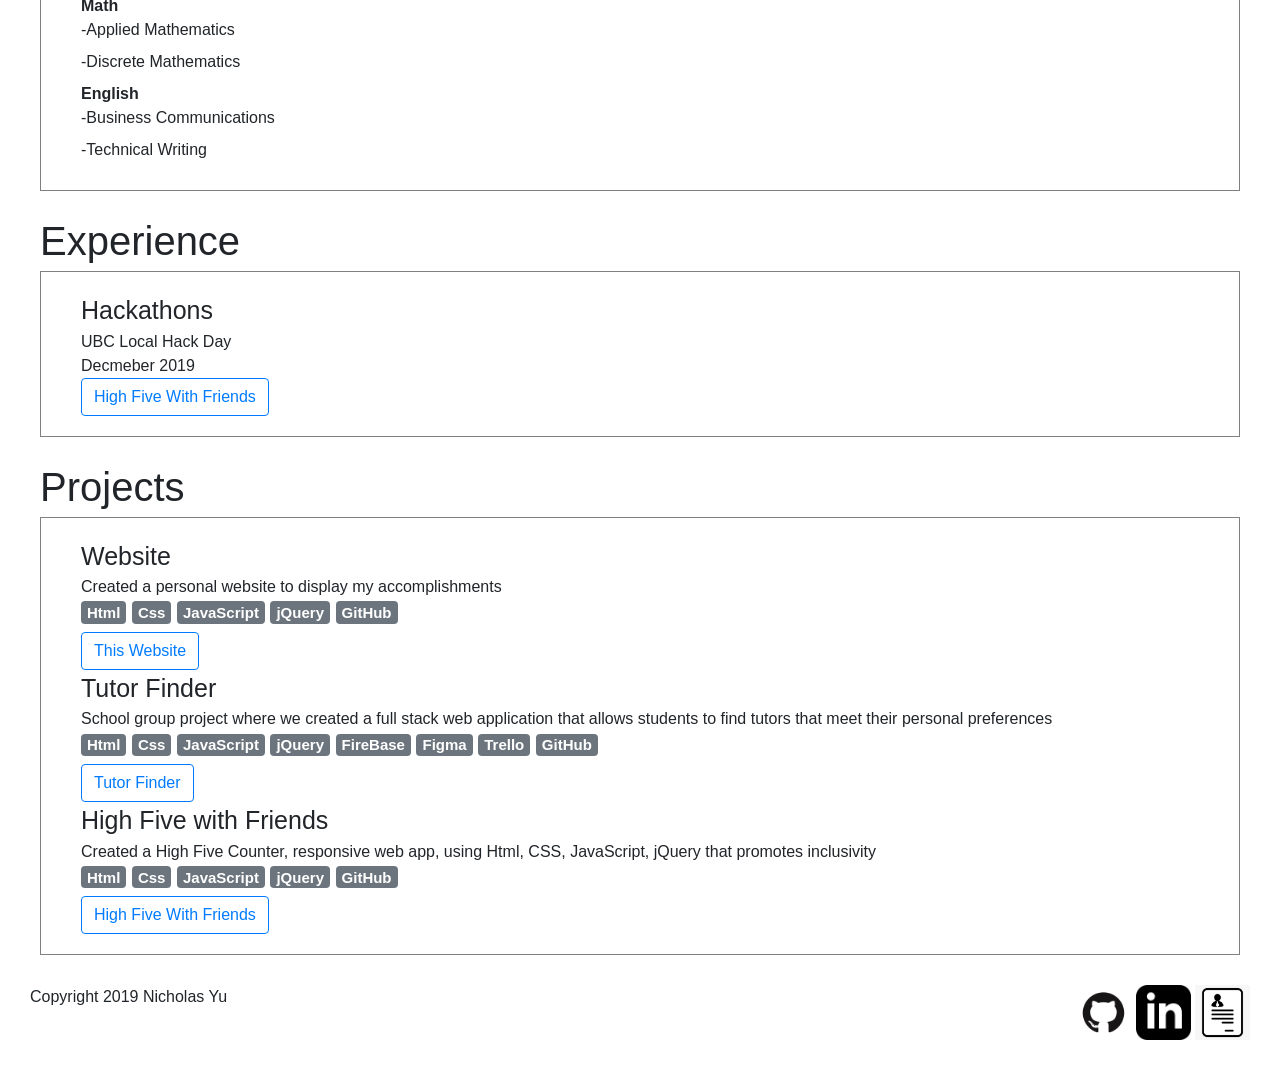
==== commit 18a73b14: "added React to skills" ====
--- a/index.html
+++ b/index.html
@@ -75,6 +75,7 @@
             <button type="button" class="btn btn-lg btn-primary" disabled>JavaScript</button>
             <button type="button" class="btn btn-lg btn-primary" disabled>jQuery</button>
             <button type="button" class="btn btn-lg btn-primary" disabled>NodeJS</button>
+            <button type="button" class="btn btn-lg btn-primary" disabled>React</button>
 
             <div class="skills-title">Databases / Enviroments</div>
             <button type="button" class="btn btn-lg btn-primary" disabled>SQL</button>
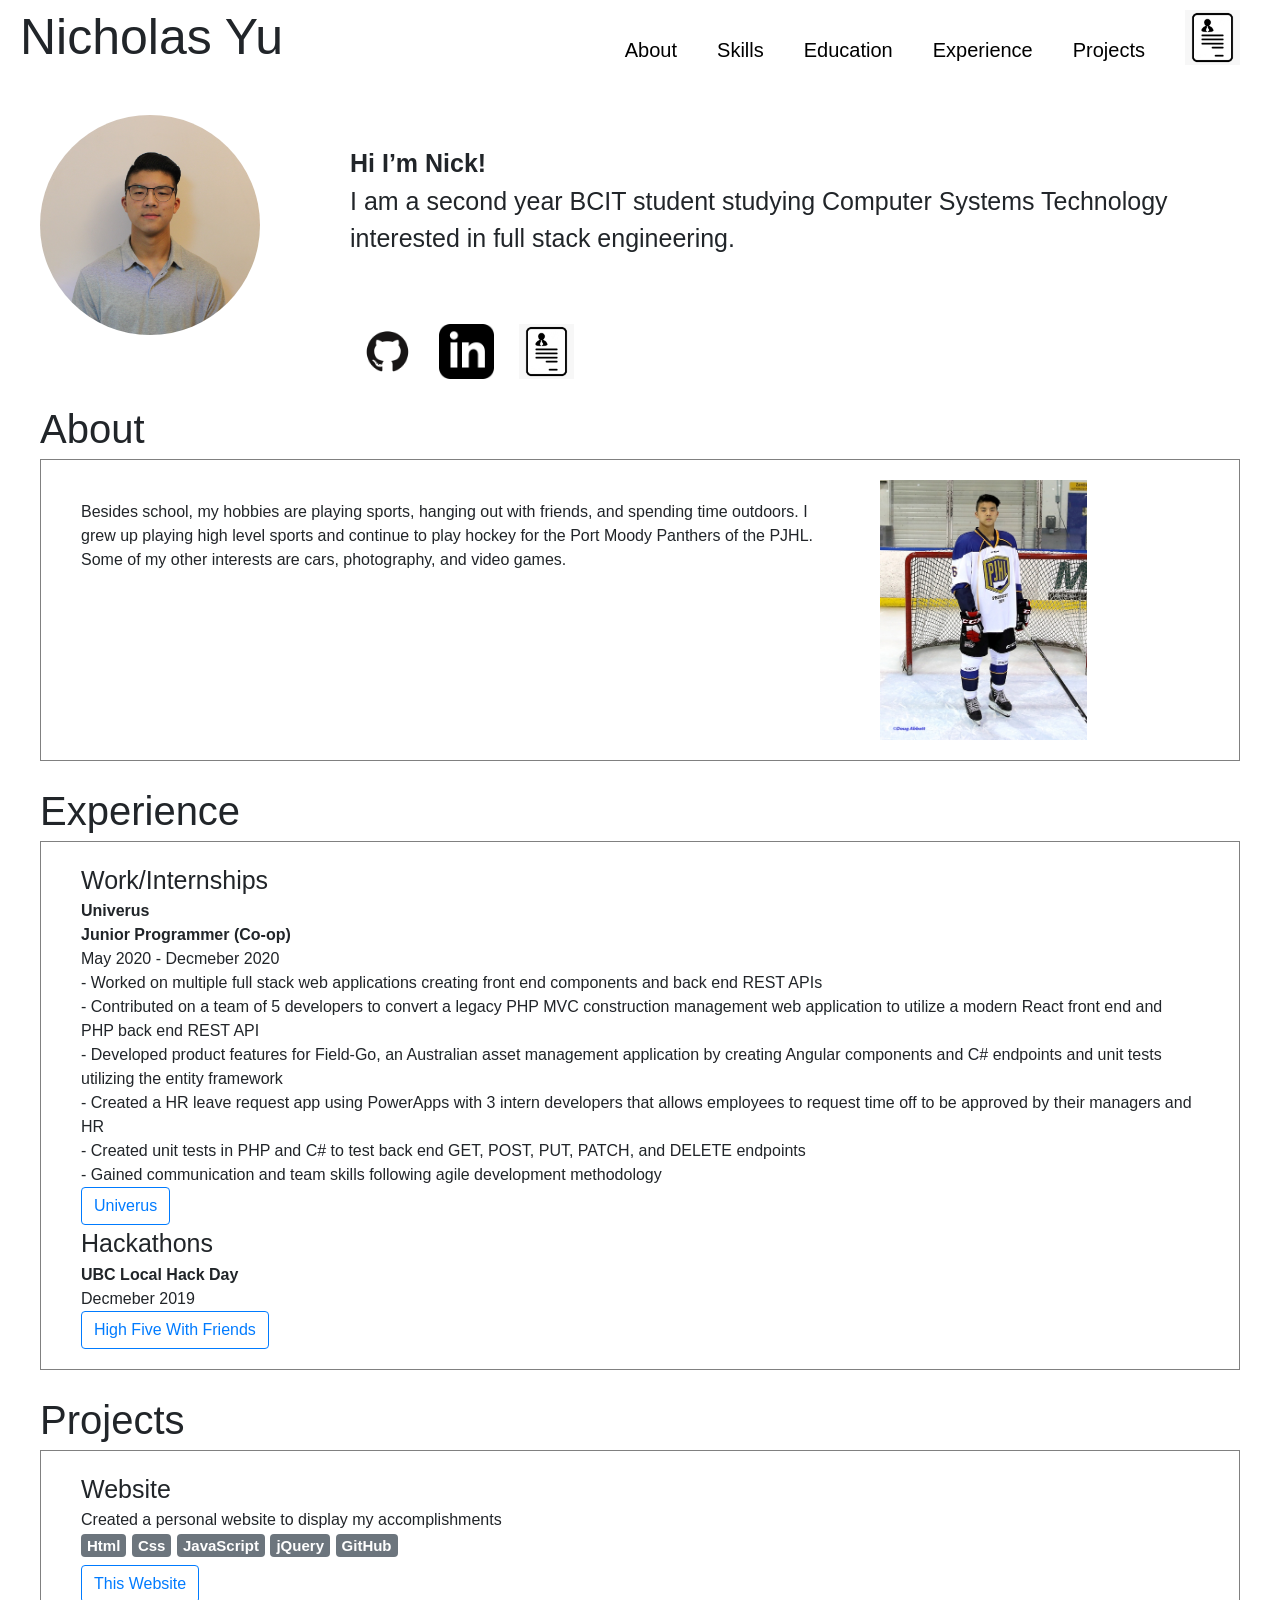
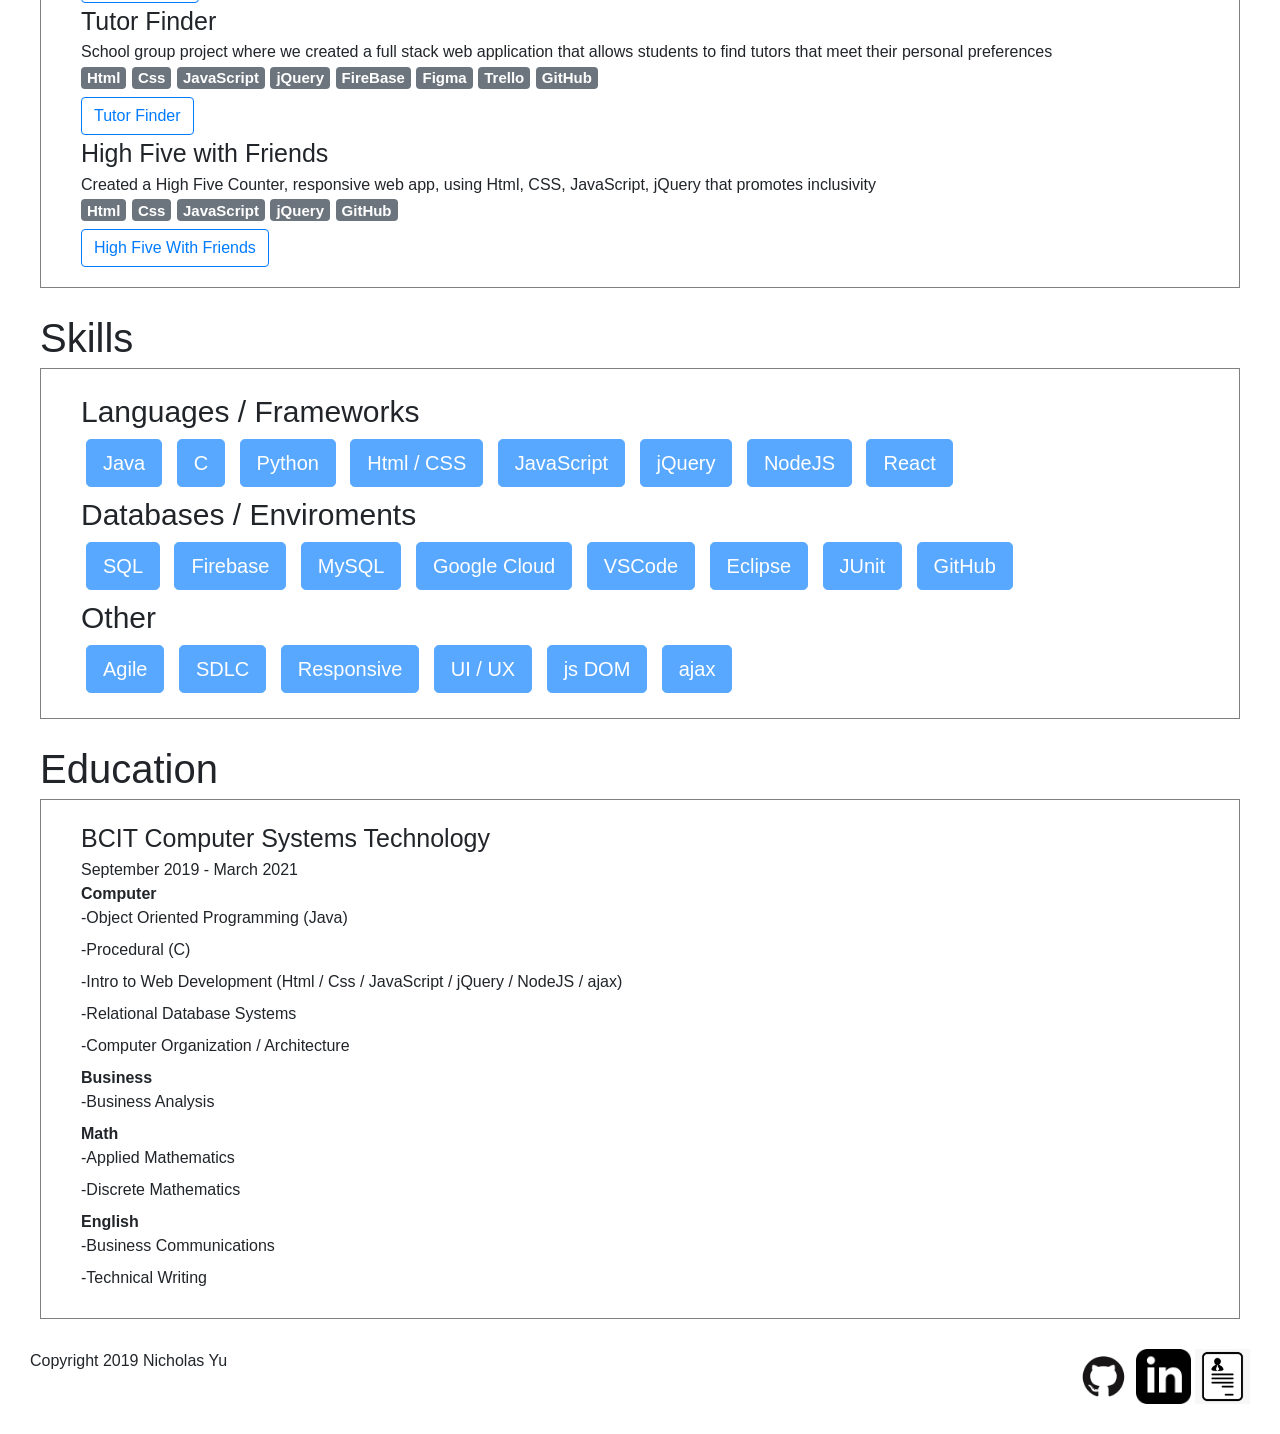
==== commit 23791d72: "updated: oct 16 2020" ====
--- a/index.html
+++ b/index.html
@@ -20,7 +20,7 @@
             <a class="nav-items" href="#education">Education</a>
             <a class="nav-items" href="#experience">Experience</a>
             <a class="nav-items" href="#projects">Projects</a>
-            <a class="nav-items" id="resume" href="https://drive.google.com/file/d/1Wf89_HSyP-_wGnAZj0bGabwF2Ldv7Jjt/view?usp=sharing"><img src="./images/resume.png" alt="resume"></a>
+            <a class="nav-items" id="resume" href="https://drive.google.com/file/d/1fYQfcrQ7XSRNuwCosXQfGGiygg3NGXNf/view?usp=sharing"><img src="./images/resume.png" alt="resume"></a>
         </div>
     </div>
 
@@ -30,7 +30,7 @@
         </div>
         <div id="landing-rightside">
             <div id="landing-bio"><b>Hi I’m Nick!</b>
-                <p>I am a first year student at BCIT studying Computer Systems Technology interested in full stack engineering.
+                <p>I am a second year BCIT student studying Computer Systems Technology interested in full stack engineering.
                 </p></div>
             <div id="landing-btns-container">
                 <a href="https://github.com/nicholasyu01"><img src="./images/git_icon.png" alt="git_icon"></a>
@@ -61,6 +61,79 @@
             <div id="hockey_img">
                 <img src="./images/nic_hockey.JPG" alt="nic_hockey">
             </div>
+        </div>
+    </div>
+
+    <div id="experience">
+        <div class="title">Experience</div>
+        <div id="experience-container">
+            <div class="experience-title">Work/Internships</div>
+            <div class="experience-name"><b>Univerus</b></div>
+            <div class="experience-name"><b>Junior Programmer (Co-op)</b></div>
+            <div class="experience-date">May 2020 - Decmeber 2020</div>
+            <div class="experience-bio">
+                - Worked on multiple full stack web applications creating front end components and back end REST APIs </br>
+                - Contributed on a team of 5 developers to convert a legacy PHP MVC construction management web application to utilize a modern React front end and PHP back end REST API</br>
+                - Developed product features for Field-Go, an Australian asset management application by creating Angular components and C# endpoints and unit tests utilizing the entity framework</br>
+                - Created a HR leave request app using PowerApps with 3 intern developers that allows employees to request time off to be approved by their managers and HR</br>
+                - Created unit tests in PHP and C# to test back end GET, POST, PUT, PATCH, and DELETE endpoints</br>
+                - Gained communication and team skills following agile development methodology</br>
+            </div>
+            <a href="https://univerus.com/"><button type="button" class="btn btn-outline-primary">Univerus</button></a>
+            <div class="experience-title">Hackathons</div>
+            <div class="experience-name"><b>UBC Local Hack Day</b></div>
+            <div class="experience-date">Decmeber 2019</div>
+            <a href="https://nicholasyu01.github.io/HighFIveCounter/"><button type="button" class="btn btn-outline-primary">High Five With Friends</button></a>
+        </div>
+    </div>
+
+    <div id="projects">
+        <div class="title">Projects</div>
+        <div id="projects-container">
+            <div class="projects-name">Website</div>
+            <div class="projects-bio">Created a personal website to display my accomplishments</div>
+            <div class="projects-tools">
+            <h5>  
+                <span class="badge badge-secondary">Html</span>
+                <span class="badge badge-secondary">Css</span>
+                <span class="badge badge-secondary">JavaScript</span>
+                <span class="badge badge-secondary">jQuery</span>
+                <span class="badge badge-secondary">GitHub</span>
+            </h5>
+            </div>
+            <a href="https://nicholasyu01.github.io/portfolio2/"><button type="button" class="btn btn-outline-primary">This Website</button></a>
+
+            <div class="projects-name">Tutor Finder</div>
+            <div class="projects-bio">School group project where we created a full stack web application that allows students to find tutors that meet their personal preferences</div>
+            <div class="projects-tools">
+                <h5>  
+                    <span class="badge badge-secondary">Html</span>
+                    <span class="badge badge-secondary">Css</span>
+                    <span class="badge badge-secondary">JavaScript</span>
+                    <span class="badge badge-secondary">jQuery</span>
+                    <span class="badge badge-secondary">FireBase</span>
+                    <span class="badge badge-secondary">Figma</span>
+                    <span class="badge badge-secondary">Trello</span>
+                    <span class="badge badge-secondary">GitHub</span>
+
+                </h5>
+            </div>
+            <a href="https://project-8839510588664178667.firebaseapp.com/"><button type="button" class="btn btn-outline-primary">Tutor Finder</button></a>
+
+            <div class="projects-name">High Five with Friends</div>
+            <div class="projects-bio">Created a High Five Counter, responsive web app, using Html, CSS, JavaScript, jQuery that promotes inclusivity</div>
+            <div class="projects-tools">
+                <h5>  
+                    <span class="badge badge-secondary">Html</span>
+                    <span class="badge badge-secondary">Css</span>
+                    <span class="badge badge-secondary">JavaScript</span>
+                    <span class="badge badge-secondary">jQuery</span>
+                    <span class="badge badge-secondary">GitHub</span>
+
+                </h5>
+            </div>
+            <a href="https://nicholasyu01.github.io/HighFIveCounter/"><button type="button" class="btn btn-outline-primary">High Five With Friends</button></a>
+
         </div>
     </div>
 
@@ -121,76 +194,12 @@
         </div>
     </div>
 
-    <div id="experience">
-        <div class="title">Experience</div>
-        <div id="experience-container">
-            <!-- <div class="experience-title">Internships</div> -->
-            <!-- <div class="experience-name">TBD</div> -->
-            <div class="experience-date"></div>
-            <div class="experience-bio"></div>
-            <div class="experience-title">Hackathons</div>
-            <div class="experience-name">UBC Local Hack Day</div>
-            <div class="experience-date">Decmeber 2019</div>
-            <a href="https://nicholasyu01.github.io/HighFIveCounter/"><button type="button" class="btn btn-outline-primary">High Five With Friends</button></a>
-        </div>
-    </div>
-
-    <div id="projects">
-        <div class="title">Projects</div>
-        <div id="projects-container">
-            <div class="projects-name">Website</div>
-            <div class="projects-bio">Created a personal website to display my accomplishments</div>
-            <div class="projects-tools">
-            <h5>  
-                <span class="badge badge-secondary">Html</span>
-                <span class="badge badge-secondary">Css</span>
-                <span class="badge badge-secondary">JavaScript</span>
-                <span class="badge badge-secondary">jQuery</span>
-                <span class="badge badge-secondary">GitHub</span>
-            </h5>
-            </div>
-            <a href="https://nicholasyu01.github.io/portfolio2/"><button type="button" class="btn btn-outline-primary">This Website</button></a>
-
-            <div class="projects-name">Tutor Finder</div>
-            <div class="projects-bio">School group project where we created a full stack web application that allows students to find tutors that meet their personal preferences</div>
-            <div class="projects-tools">
-                <h5>  
-                    <span class="badge badge-secondary">Html</span>
-                    <span class="badge badge-secondary">Css</span>
-                    <span class="badge badge-secondary">JavaScript</span>
-                    <span class="badge badge-secondary">jQuery</span>
-                    <span class="badge badge-secondary">FireBase</span>
-                    <span class="badge badge-secondary">Figma</span>
-                    <span class="badge badge-secondary">Trello</span>
-                    <span class="badge badge-secondary">GitHub</span>
-
-                </h5>
-            </div>
-            <a href="https://project-8839510588664178667.firebaseapp.com/"><button type="button" class="btn btn-outline-primary">Tutor Finder</button></a>
-
-            <div class="projects-name">High Five with Friends</div>
-            <div class="projects-bio">Created a High Five Counter, responsive web app, using Html, CSS, JavaScript, jQuery that promotes inclusivity</div>
-            <div class="projects-tools">
-                <h5>  
-                    <span class="badge badge-secondary">Html</span>
-                    <span class="badge badge-secondary">Css</span>
-                    <span class="badge badge-secondary">JavaScript</span>
-                    <span class="badge badge-secondary">jQuery</span>
-                    <span class="badge badge-secondary">GitHub</span>
-
-                </h5>
-            </div>
-            <a href="https://nicholasyu01.github.io/HighFIveCounter/"><button type="button" class="btn btn-outline-primary">High Five With Friends</button></a>
-
-        </div>
-    </div>
-
     <div id="footer-container">
         <div id="copyright-container">Copyright 2019 Nicholas Yu</div>
         <div id="footer-btns-container">
             <a href="https://github.com/nicholasyu01"><img src="./images/git_icon.png" alt="git_icon"></a>
             <a href="https://www.linkedin.com/in/nicholas-y/"><img src="./images/in_icon.png" alt="in_icon"></a>
-            <a href="https://drive.google.com/file/d/1Wf89_HSyP-_wGnAZj0bGabwF2Ldv7Jjt/view?usp=sharing"><img src="./images/resume.png" alt="resume"></a>
+            <a href="https://drive.google.com/file/d/1fYQfcrQ7XSRNuwCosXQfGGiygg3NGXNf/view?usp=sharing"><img src="./images/resume.png" alt="resume"></a>
         </div>
     </div>
 </body>
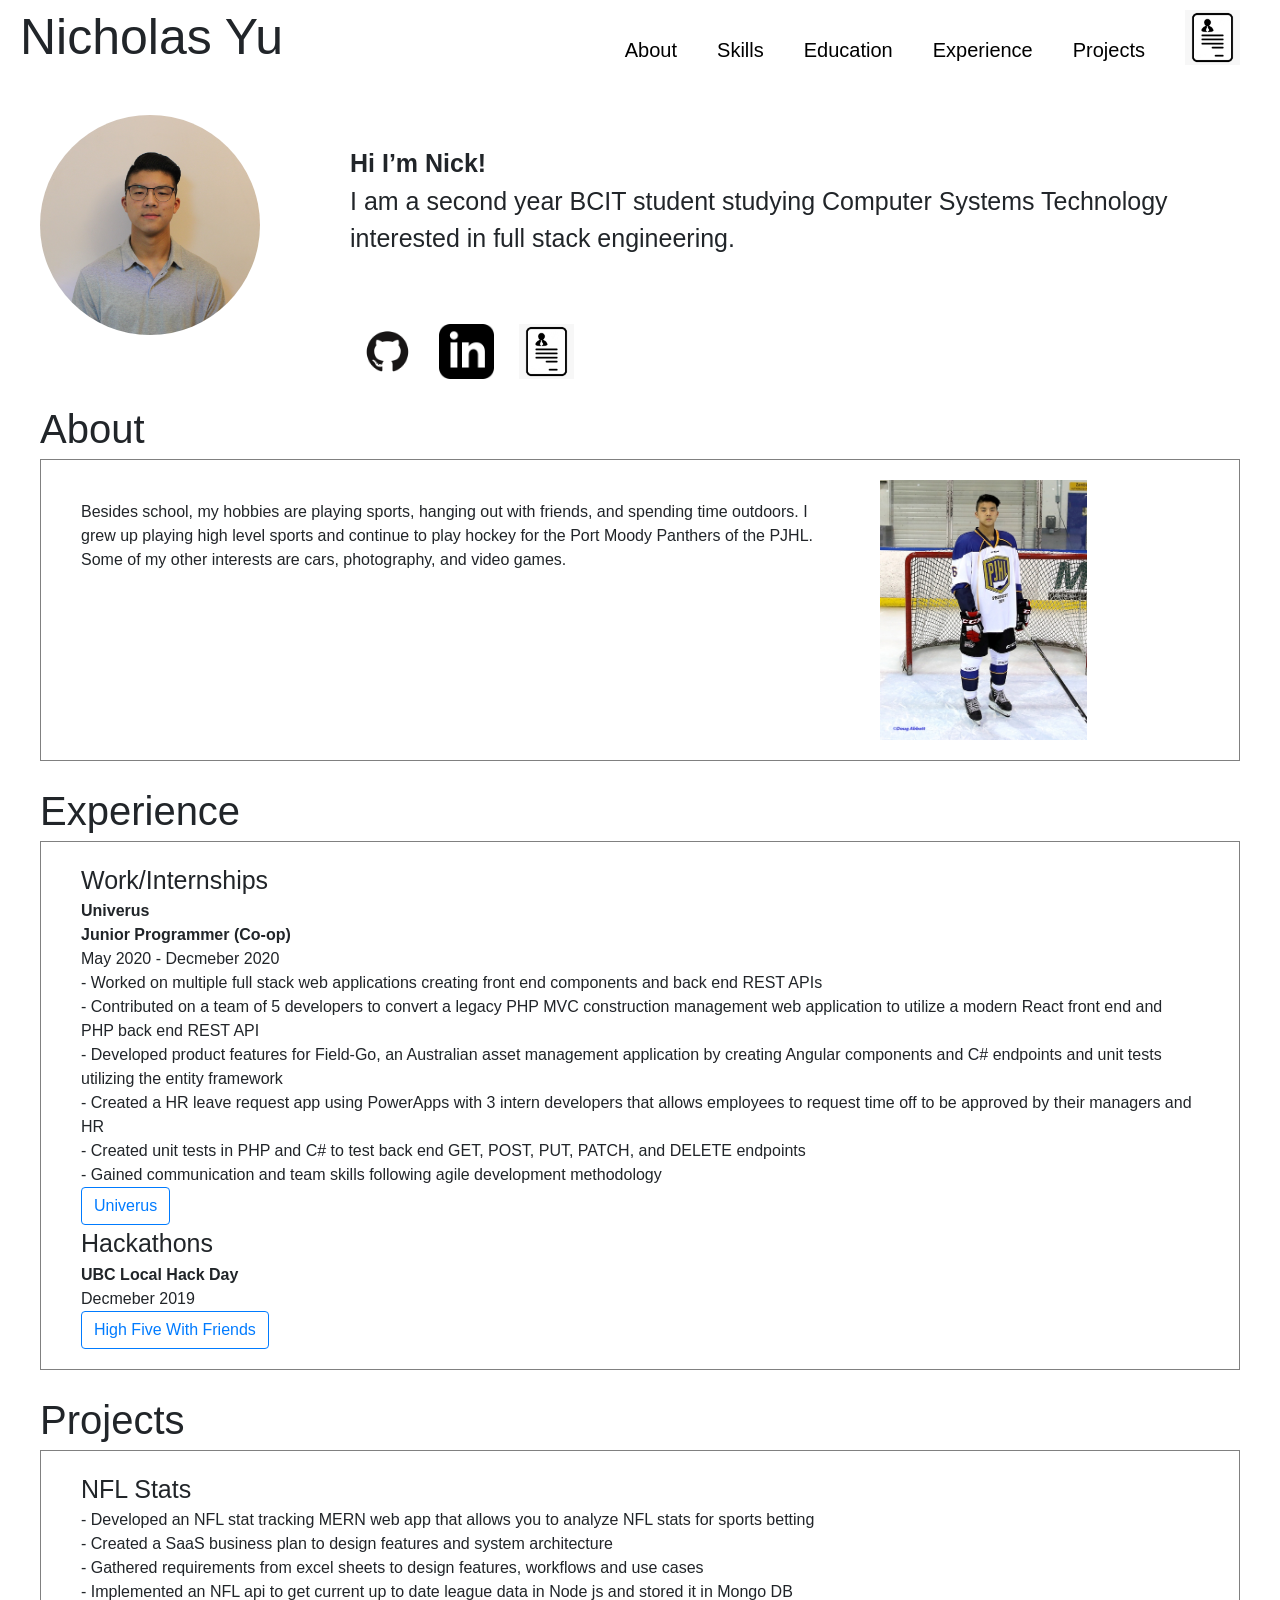
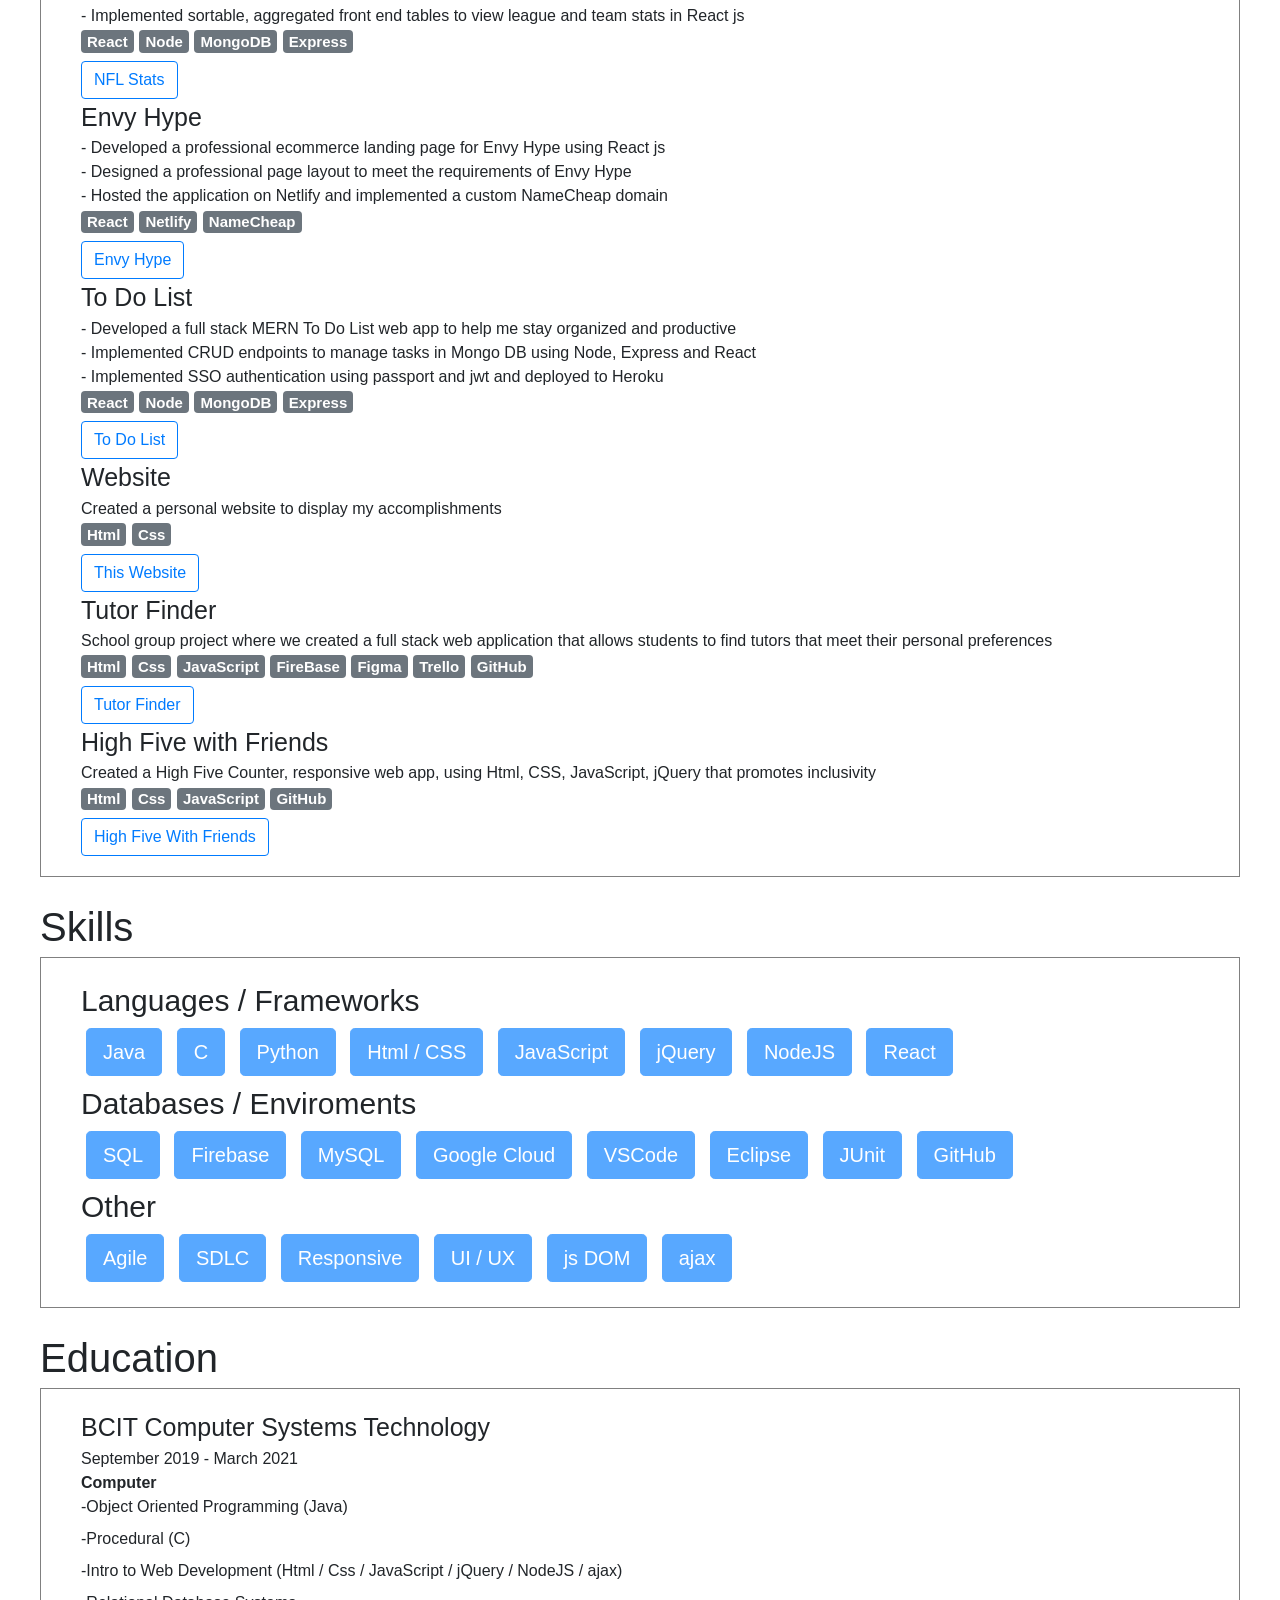
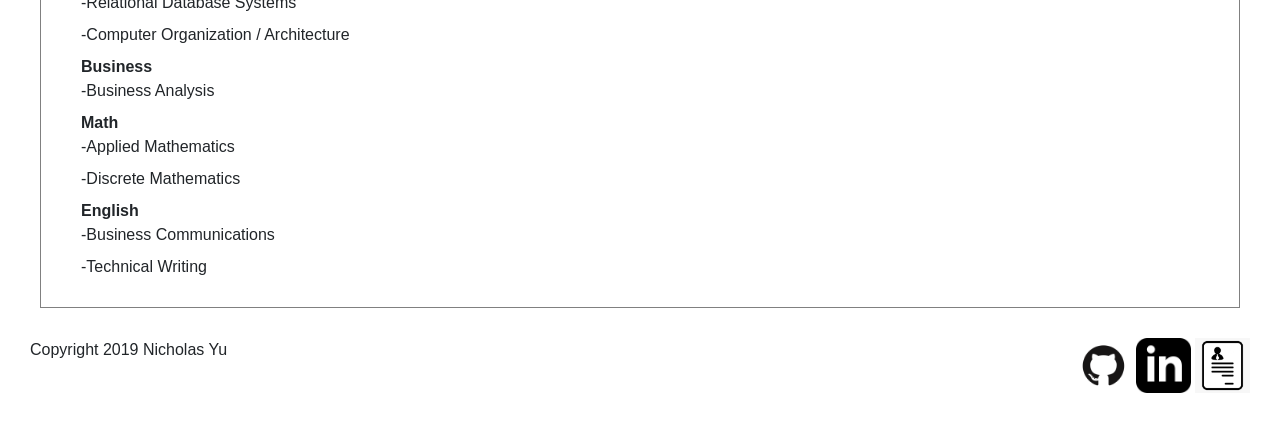
==== commit 203f28a6: "update projects" ====
--- a/index.html
+++ b/index.html
@@ -90,15 +90,83 @@
     <div id="projects">
         <div class="title">Projects</div>
         <div id="projects-container">
+            <div class="projects-name">NFL Stats</div>
+            <div class="projects-bio">
+                <div>
+                    -	Developed an NFL stat tracking MERN web app that allows you to analyze NFL stats for sports betting
+                </div>
+                <div>
+                    -	Created a SaaS business plan to design features and system architecture 
+                </div>
+                <div>
+                    -	Gathered requirements from excel sheets to design features, workflows and use cases
+                </div>
+                <div>
+                    -	Implemented an NFL api to get current up to date league data in Node js and stored it in Mongo DB
+                </div>
+                <div>
+                    -	Implemented sortable, aggregated front end tables to view league and team stats in React js                
+                </div>
+            </div>
+            <div class="projects-tools">
+                <h5>  
+                    <span class="badge badge-secondary">React</span>
+                    <span class="badge badge-secondary">Node</span>
+                    <span class="badge badge-secondary">MongoDB</span>
+                    <span class="badge badge-secondary">Express</span>
+                </h5>
+            </div>
+            <a href="https://deanostats.herokuapp.com/ "><button type="button" class="btn btn-outline-primary">NFL Stats</button></a>
+
+            <div class="projects-name">Envy Hype</div>
+            <div class="projects-bio">
+                <div>
+                    -	Developed a professional ecommerce landing page for Envy Hype using React js
+                </div>
+                <div>
+                    -	Designed a professional page layout to meet the requirements of Envy Hype
+                </div>
+                <div>
+                    -	Hosted the application on Netlify and implemented a custom NameCheap domain
+                </div>
+            </div>
+            <div class="projects-tools">
+                <h5>  
+                    <span class="badge badge-secondary">React</span>
+                    <span class="badge badge-secondary">Netlify</span>
+                    <span class="badge badge-secondary">NameCheap</span>
+                </h5>
+            </div>
+            <a href="https://www.envyhype.net/"><button type="button" class="btn btn-outline-primary">Envy Hype</button></a>
+
+            <div class="projects-name">To Do List</div>
+            <div class="projects-bio">
+                <div>
+                    -	Developed a full stack MERN To Do List web app to help me stay organized and productive
+                </div>
+                <div>
+                    -	Implemented CRUD endpoints to manage tasks in Mongo DB using Node, Express and React
+                </div>
+                <div>
+                    -	Implemented SSO authentication using passport and jwt and deployed to Heroku
+                </div>
+            </div>              
+            <div class="projects-tools">
+                <h5>  
+                    <span class="badge badge-secondary">React</span>
+                    <span class="badge badge-secondary">Node</span>
+                    <span class="badge badge-secondary">MongoDB</span>
+                    <span class="badge badge-secondary">Express</span>
+                </h5>
+            </div>
+            <a href="https://nicks-mern-todo.herokuapp.com/"><button type="button" class="btn btn-outline-primary">To Do List</button></a>
+
             <div class="projects-name">Website</div>
             <div class="projects-bio">Created a personal website to display my accomplishments</div>
             <div class="projects-tools">
             <h5>  
                 <span class="badge badge-secondary">Html</span>
                 <span class="badge badge-secondary">Css</span>
-                <span class="badge badge-secondary">JavaScript</span>
-                <span class="badge badge-secondary">jQuery</span>
-                <span class="badge badge-secondary">GitHub</span>
             </h5>
             </div>
             <a href="https://nicholasyu01.github.io/portfolio2/"><button type="button" class="btn btn-outline-primary">This Website</button></a>
@@ -110,7 +178,6 @@
                     <span class="badge badge-secondary">Html</span>
                     <span class="badge badge-secondary">Css</span>
                     <span class="badge badge-secondary">JavaScript</span>
-                    <span class="badge badge-secondary">jQuery</span>
                     <span class="badge badge-secondary">FireBase</span>
                     <span class="badge badge-secondary">Figma</span>
                     <span class="badge badge-secondary">Trello</span>
@@ -127,7 +194,6 @@
                     <span class="badge badge-secondary">Html</span>
                     <span class="badge badge-secondary">Css</span>
                     <span class="badge badge-secondary">JavaScript</span>
-                    <span class="badge badge-secondary">jQuery</span>
                     <span class="badge badge-secondary">GitHub</span>
 
                 </h5>
